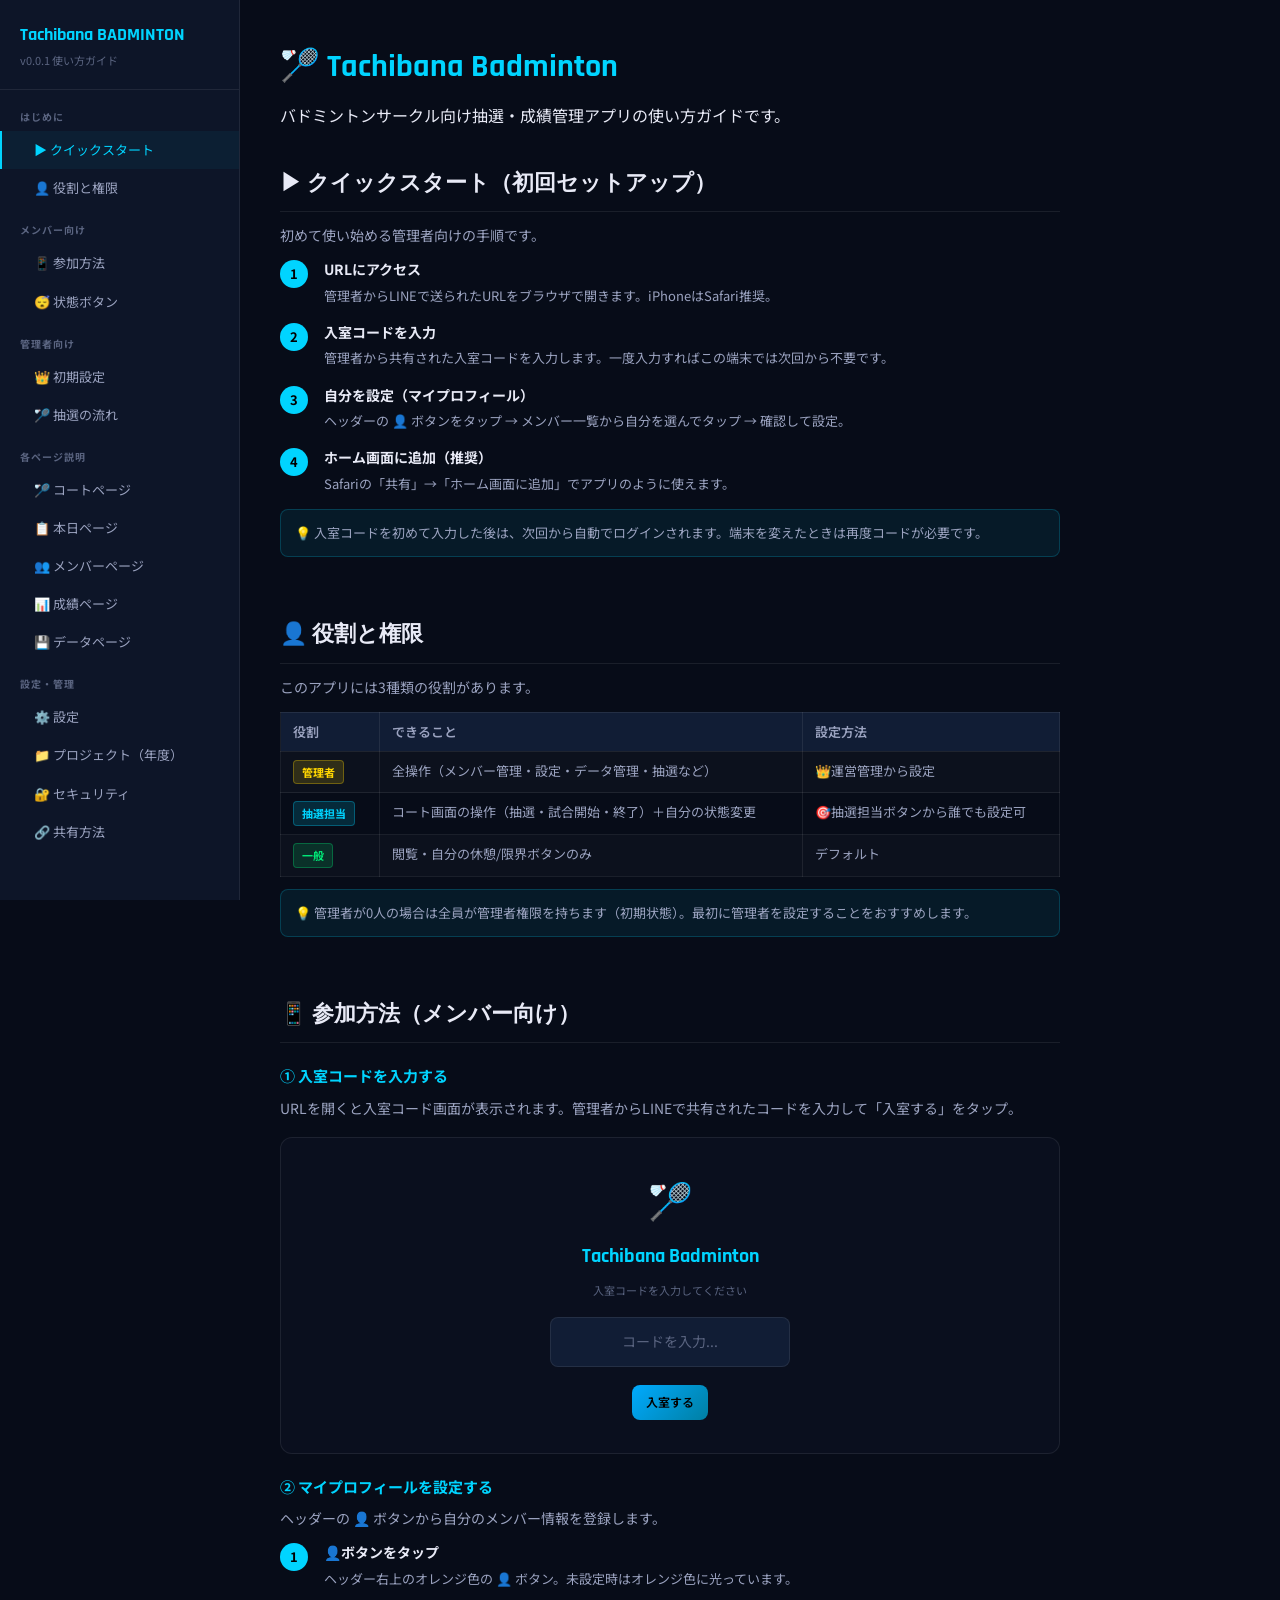
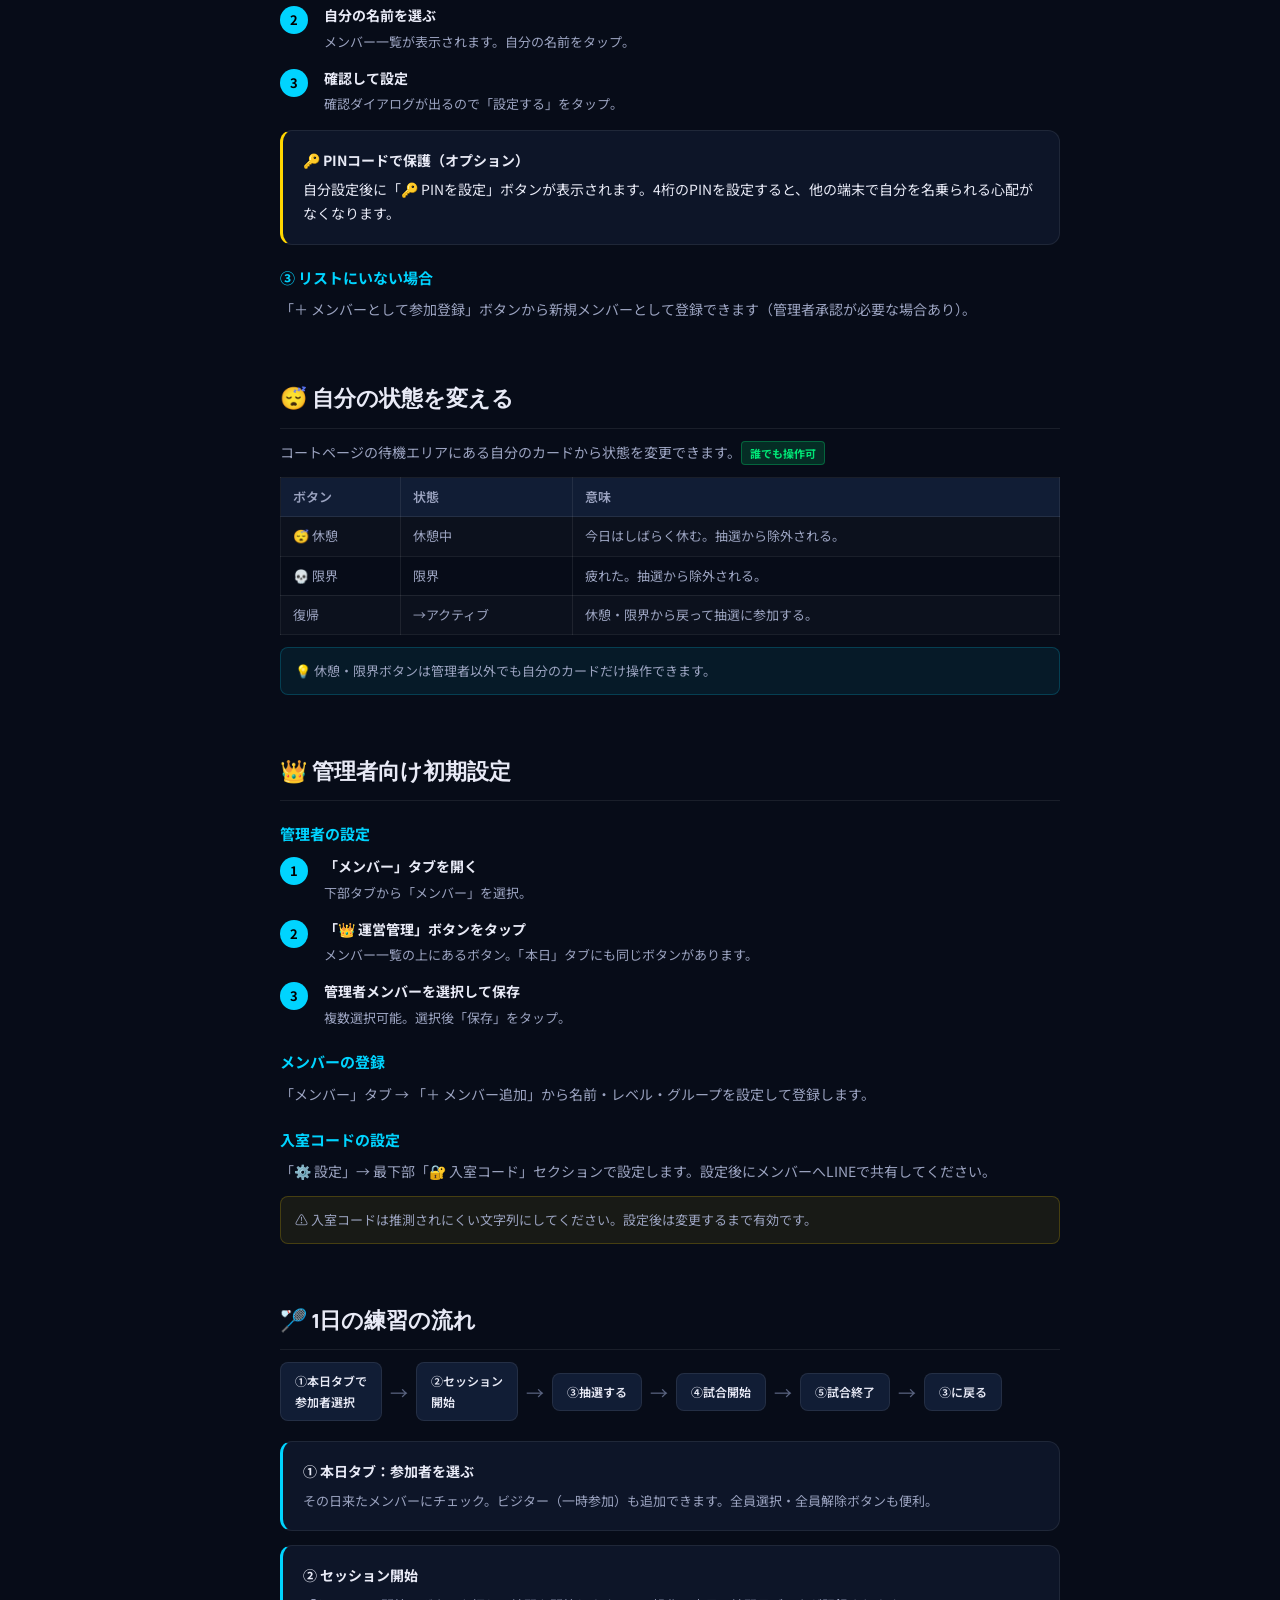
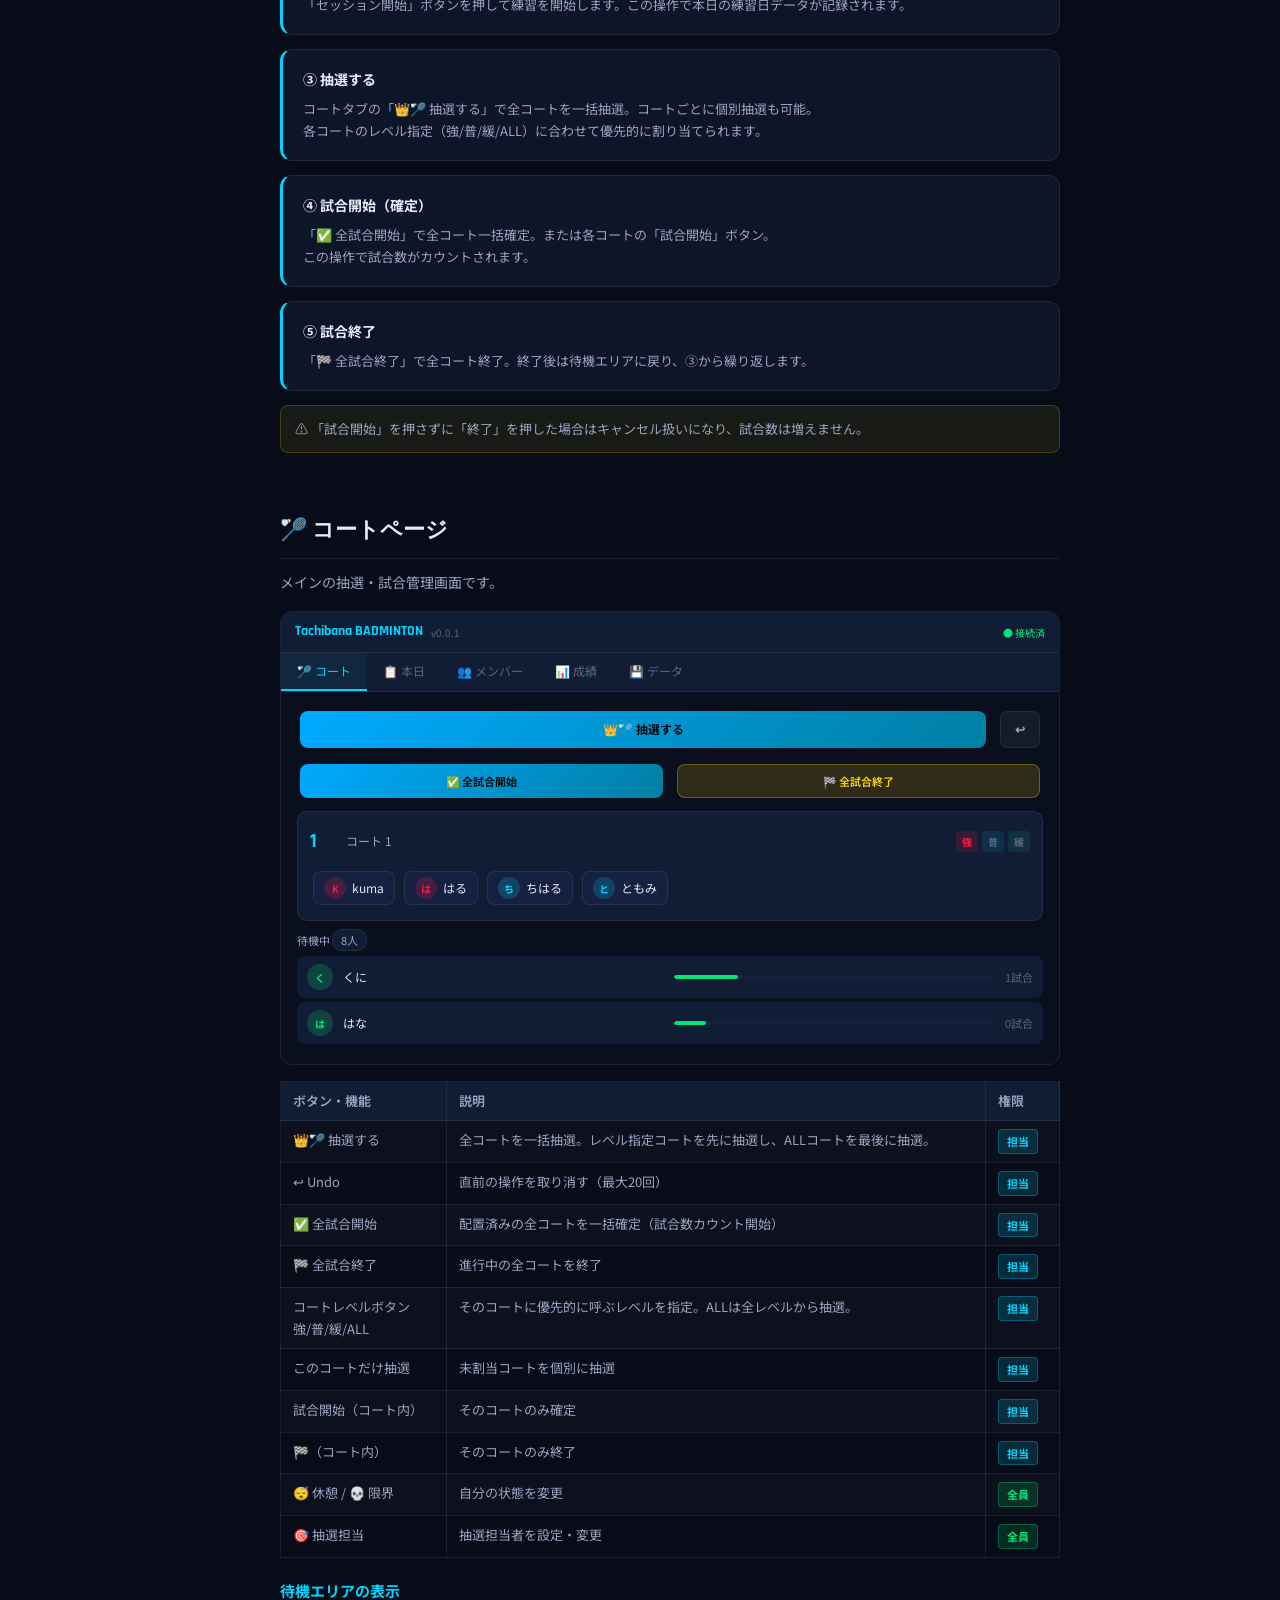
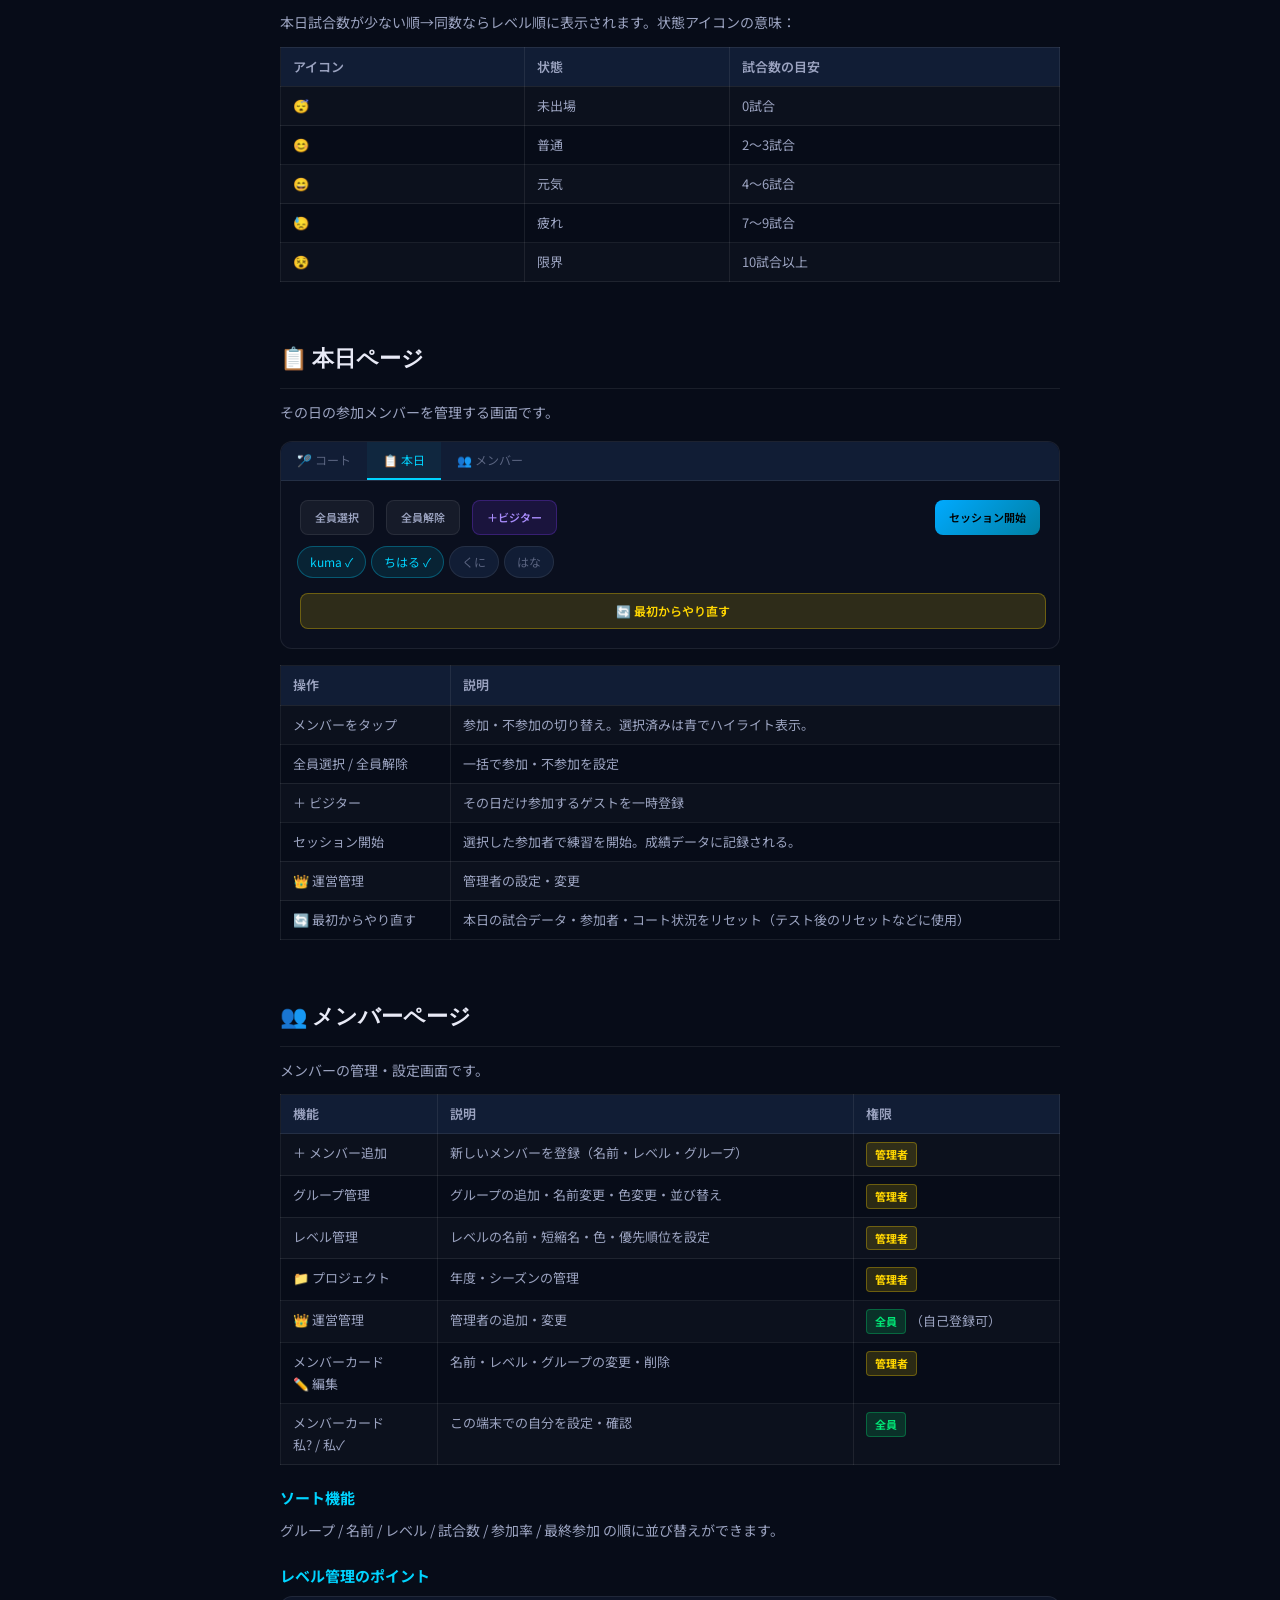
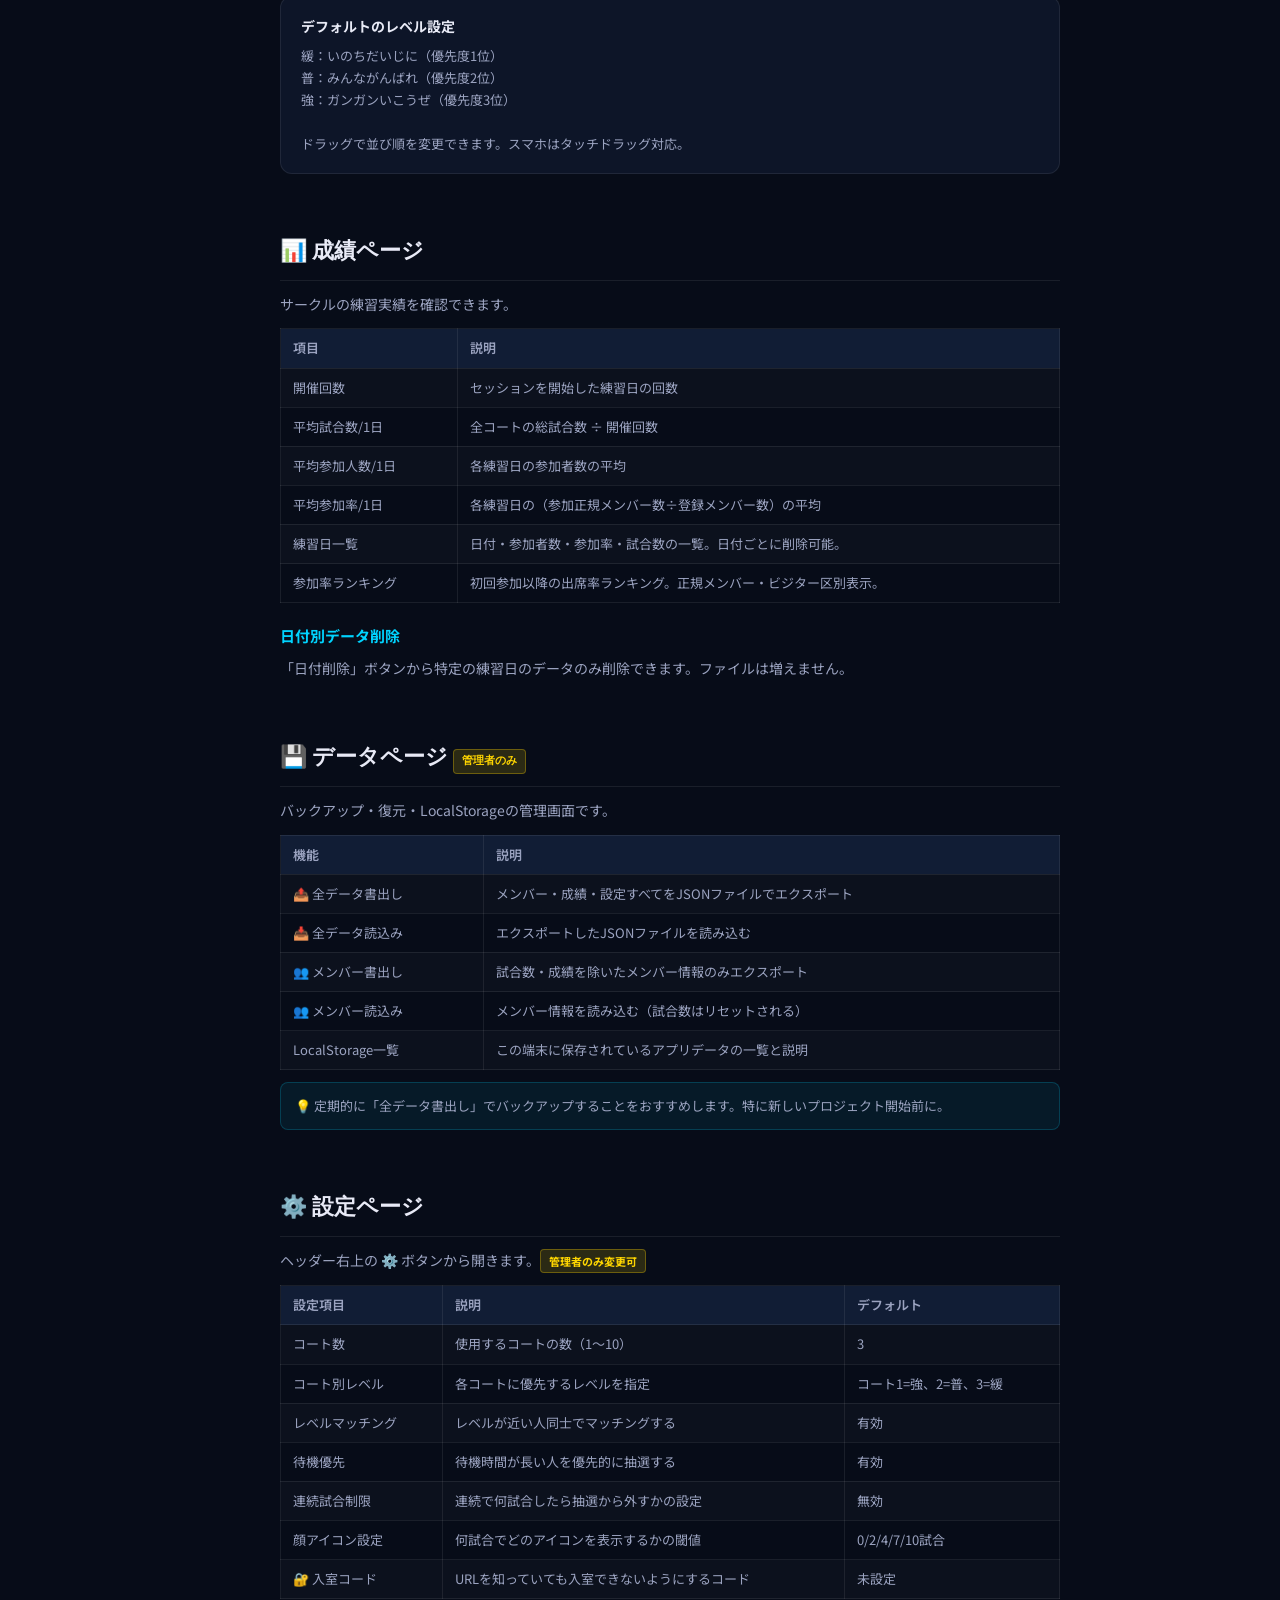
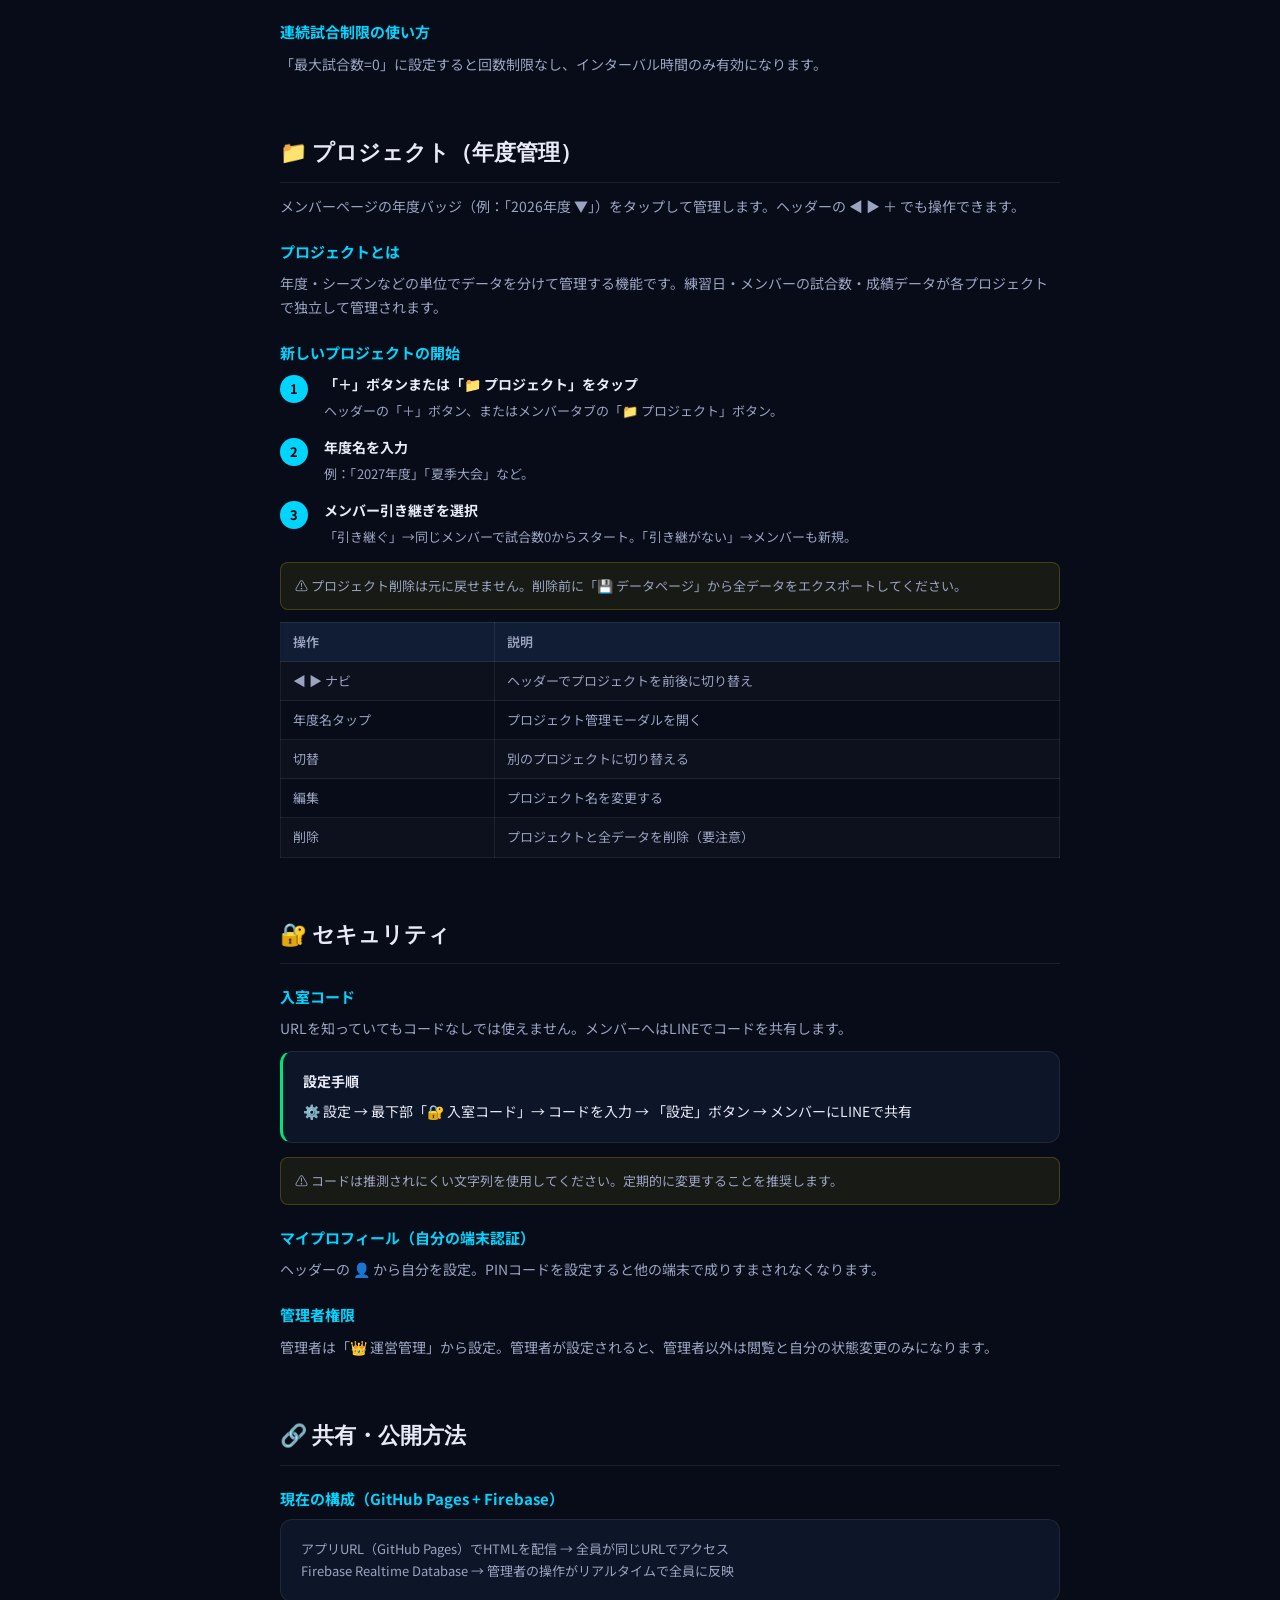
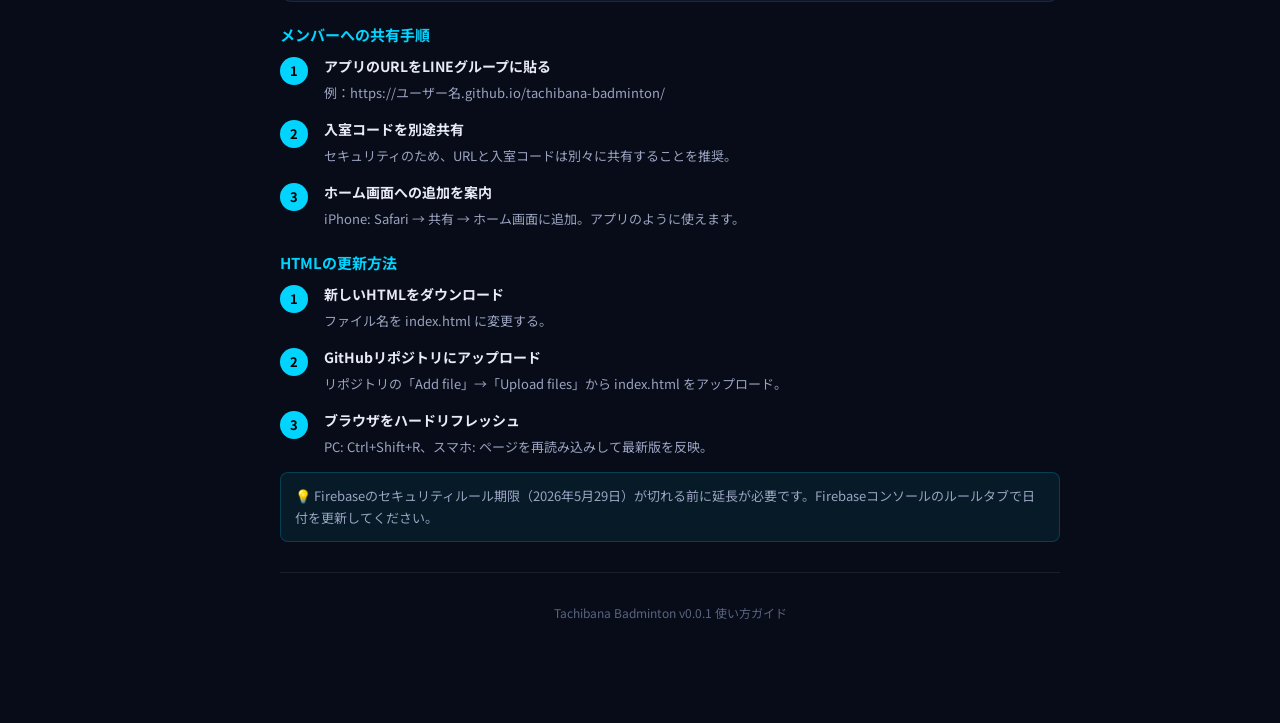
==== manual.html @ 0669420e "説明書" ====
<!DOCTYPE html>
<html lang="ja">
<head>
<meta charset="UTF-8">
<meta name="viewport" content="width=device-width, initial-scale=1.0">
<title>Tachibana Badminton v0.0.1 - 使い方ガイド</title>
<link href="https://fonts.googleapis.com/css2?family=Noto+Sans+JP:wght@300;400;500;700&family=Rajdhani:wght@600;700&display=swap" rel="stylesheet">
<style>
:root {
  --bg: #070c18; --bg2: #0d1528; --bg3: #111d35; --bg4: #162040;
  --accent: #00d4ff; --accent2: #7c3aed; --green: #00e676; --red: #ff1744; --yellow: #ffd600;
  --text: #e8eaf6; --text2: #9ba3c0; --text3: #5a6480;
  --border: rgba(255,255,255,.08); --r: 12px;
}
* { box-sizing: border-box; margin: 0; padding: 0; }
body { background: var(--bg); color: var(--text); font-family: 'Noto Sans JP', sans-serif; font-size: 14px; line-height: 1.7; }
/* Layout */
.sidebar { position: fixed; top: 0; left: 0; width: 240px; height: 100vh; background: var(--bg2); border-right: 1px solid var(--border); overflow-y: auto; padding: 20px 0; z-index: 100; }
.main { margin-left: 240px; padding: 40px; max-width: 860px; }
@media(max-width:768px){ .sidebar{display:none} .main{margin-left:0;padding:20px} }
/* Sidebar */
.sidebar-logo { padding: 0 20px 20px; border-bottom: 1px solid var(--border); margin-bottom: 12px; }
.sidebar-logo .title { font-family: 'Rajdhani', sans-serif; font-size: 18px; font-weight: 700; color: var(--accent); }
.sidebar-logo .ver { font-size: 11px; color: var(--text3); }
.nav-section { padding: 6px 20px; font-size: 10px; font-weight: 700; color: var(--text3); letter-spacing: 1px; text-transform: uppercase; margin-top: 8px; }
.nav-item { display: block; padding: 8px 20px 8px 32px; font-size: 13px; color: var(--text2); text-decoration: none; border-left: 2px solid transparent; transition: all .2s; }
.nav-item:hover, .nav-item.active { color: var(--accent); border-left-color: var(--accent); background: rgba(0,212,255,.05); }
/* Sections */
section { margin-bottom: 60px; scroll-margin-top: 40px; }
h1 { font-family: 'Rajdhani', sans-serif; font-size: 32px; font-weight: 700; color: var(--accent); margin-bottom: 8px; }
h2 { font-family: 'Rajdhani', sans-serif; font-size: 22px; font-weight: 700; color: var(--text); margin: 36px 0 12px; padding-bottom: 8px; border-bottom: 1px solid var(--border); }
h3 { font-size: 15px; font-weight: 700; color: var(--accent); margin: 20px 0 8px; }
p { color: var(--text2); margin-bottom: 10px; }
/* Cards */
.card { background: var(--bg2); border: 1px solid var(--border); border-radius: var(--r); padding: 18px 20px; margin-bottom: 14px; }
.card.accent { border-left: 3px solid var(--accent); }
.card.green { border-left: 3px solid var(--green); }
.card.yellow { border-left: 3px solid var(--yellow); }
.card.red { border-left: 3px solid var(--red); }
.card-title { font-weight: 700; color: var(--text); margin-bottom: 6px; font-size: 14px; }
/* Steps */
.steps { counter-reset: step; }
.step { display: flex; gap: 16px; margin-bottom: 14px; align-items: flex-start; }
.step-num { counter-increment: step; width: 28px; height: 28px; border-radius: 50%; background: var(--accent); color: #000; display: flex; align-items: center; justify-content: center; font-weight: 700; font-size: 13px; flex-shrink: 0; margin-top: 2px; }
.step-body { flex: 1; }
.step-title { font-weight: 700; color: var(--text); margin-bottom: 3px; }
.step-desc { color: var(--text2); font-size: 13px; }
/* Tags */
.tag { display: inline-block; padding: 2px 8px; border-radius: 4px; font-size: 11px; font-weight: 700; margin-right: 4px; }
.tag.admin { background: rgba(255,214,0,.15); color: var(--yellow); border: 1px solid rgba(255,214,0,.3); }
.tag.anyone { background: rgba(0,230,118,.15); color: var(--green); border: 1px solid rgba(0,230,118,.3); }
.tag.officer { background: rgba(0,212,255,.15); color: var(--accent); border: 1px solid rgba(0,212,255,.3); }
/* Screen mockups */
.mockup { background: #0a0f1e; border: 1px solid var(--border); border-radius: var(--r); overflow: hidden; margin: 16px 0; }
.mockup-bar { background: var(--bg3); padding: 8px 14px; display: flex; align-items: center; gap: 8px; border-bottom: 1px solid var(--border); }
.mockup-bar .logo { font-family: 'Rajdhani', sans-serif; font-size: 14px; font-weight: 700; color: var(--accent); }
.mockup-bar .ver { font-size: 10px; color: var(--text3); }
.mockup-tabs { display: flex; background: var(--bg3); border-bottom: 1px solid var(--border); }
.mockup-tab { padding: 8px 16px; font-size: 12px; color: var(--text3); border-bottom: 2px solid transparent; cursor: default; }
.mockup-tab.active { color: var(--accent); border-bottom-color: var(--accent); background: rgba(0,212,255,.05); }
.mockup-body { padding: 16px; }
.m-btn { display: inline-flex; align-items: center; gap: 4px; padding: 7px 14px; border-radius: 8px; font-size: 12px; font-weight: 600; margin: 3px; cursor: default; }
.m-btn.primary { background: linear-gradient(135deg, #0af, #007fa3); color: #000; }
.m-btn.ghost { background: rgba(255,255,255,.05); border: 1px solid var(--border); color: var(--text2); }
.m-btn.warn { background: rgba(255,214,0,.15); border: 1px solid rgba(255,214,0,.3); color: var(--yellow); }
.m-btn.danger { background: rgba(255,23,68,.15); border: 1px solid rgba(255,23,68,.3); color: var(--red); }
.m-court { background: var(--bg3); border: 1px solid var(--border); border-radius: 10px; padding: 12px; margin-bottom: 8px; }
.m-court-hd { display: flex; align-items: center; gap: 8px; margin-bottom: 10px; }
.m-court-num { font-family: 'Rajdhani', sans-serif; font-size: 20px; font-weight: 700; color: var(--accent); width: 28px; }
.m-court-lvl { font-size: 10px; padding: 2px 6px; border-radius: 4px; font-weight: 700; }
.m-player { display: inline-flex; align-items: center; gap: 6px; background: var(--bg4); border: 1px solid var(--border); border-radius: 8px; padding: 5px 10px; margin: 3px; font-size: 12px; }
.m-avatar { width: 22px; height: 22px; border-radius: 50%; display: inline-flex; align-items: center; justify-content: center; font-size: 10px; font-weight: 700; }
.m-wait { background: var(--bg3); border-radius: 8px; padding: 8px 10px; margin-bottom: 4px; display: flex; align-items: center; gap: 10px; font-size: 12px; }
.m-bar-bg { flex: 1; height: 4px; background: var(--bg4); border-radius: 2px; overflow: hidden; }
.m-bar { height: 100%; border-radius: 2px; }
/* Table */
table { width: 100%; border-collapse: collapse; margin: 12px 0; font-size: 13px; }
th { background: var(--bg3); color: var(--text2); padding: 8px 12px; text-align: left; font-weight: 600; border: 1px solid var(--border); }
td { padding: 8px 12px; border: 1px solid var(--border); color: var(--text2); vertical-align: top; }
tr:nth-child(even) td { background: rgba(255,255,255,.02); }
/* Tip box */
.tip { background: rgba(0,212,255,.07); border: 1px solid rgba(0,212,255,.2); border-radius: 8px; padding: 12px 14px; margin: 12px 0; font-size: 13px; color: var(--text2); }
.tip::before { content: '💡 '; }
.warn-box { background: rgba(255,214,0,.07); border: 1px solid rgba(255,214,0,.2); border-radius: 8px; padding: 12px 14px; margin: 12px 0; font-size: 13px; color: var(--text2); }
.warn-box::before { content: '⚠️ '; }
/* Divider */
.div { height: 1px; background: var(--border); margin: 30px 0; }
/* Flow */
.flow { display: flex; flex-wrap: wrap; gap: 0; align-items: center; margin: 12px 0; }
.flow-item { background: var(--bg3); border: 1px solid var(--border); border-radius: 8px; padding: 8px 14px; font-size: 12px; font-weight: 600; color: var(--text); }
.flow-arrow { color: var(--text3); padding: 0 8px; font-size: 18px; }
</style>
</head>
<body>

<!-- SIDEBAR -->
<nav class="sidebar">
  <div class="sidebar-logo">
    <div class="title">Tachibana BADMINTON</div>
    <div class="ver">v0.0.1 使い方ガイド</div>
  </div>
  <div class="nav-section">はじめに</div>
  <a href="#quickstart" class="nav-item">▶ クイックスタート</a>
  <a href="#roles" class="nav-item">👤 役割と権限</a>
  <div class="nav-section">メンバー向け</div>
  <a href="#join" class="nav-item">📱 参加方法</a>
  <a href="#status" class="nav-item">😴 状態ボタン</a>
  <div class="nav-section">管理者向け</div>
  <a href="#admin-setup" class="nav-item">👑 初期設定</a>
  <a href="#draw" class="nav-item">🏸 抽選の流れ</a>
  <div class="nav-section">各ページ説明</div>
  <a href="#page-court" class="nav-item">🏸 コートページ</a>
  <a href="#page-today" class="nav-item">📋 本日ページ</a>
  <a href="#page-member" class="nav-item">👥 メンバーページ</a>
  <a href="#page-stats" class="nav-item">📊 成績ページ</a>
  <a href="#page-data" class="nav-item">💾 データページ</a>
  <div class="nav-section">設定・管理</div>
  <a href="#settings" class="nav-item">⚙️ 設定</a>
  <a href="#project" class="nav-item">📁 プロジェクト（年度）</a>
  <a href="#security" class="nav-item">🔐 セキュリティ</a>
  <a href="#share" class="nav-item">🔗 共有方法</a>
</nav>

<!-- MAIN -->
<main class="main">

<!-- ══════════ QUICK START ══════════ -->
<section id="quickstart">
<h1>🏸 Tachibana Badminton</h1>
<p style="font-size:16px;color:var(--text);margin-bottom:20px">バドミントンサークル向け抽選・成績管理アプリの使い方ガイドです。</p>

<h2>▶ クイックスタート（初回セットアップ）</h2>
<p>初めて使い始める管理者向けの手順です。</p>

<div class="steps">
  <div class="step"><div class="step-num">1</div><div class="step-body"><div class="step-title">URLにアクセス</div><div class="step-desc">管理者からLINEで送られたURLをブラウザで開きます。iPhoneはSafari推奨。</div></div></div>
  <div class="step"><div class="step-num">2</div><div class="step-body"><div class="step-title">入室コードを入力</div><div class="step-desc">管理者から共有された入室コードを入力します。一度入力すればこの端末では次回から不要です。</div></div></div>
  <div class="step"><div class="step-num">3</div><div class="step-body"><div class="step-title">自分を設定（マイプロフィール）</div><div class="step-desc">ヘッダーの 👤 ボタンをタップ → メンバー一覧から自分を選んでタップ → 確認して設定。</div></div></div>
  <div class="step"><div class="step-num">4</div><div class="step-body"><div class="step-title">ホーム画面に追加（推奨）</div><div class="step-desc">Safariの「共有」→「ホーム画面に追加」でアプリのように使えます。</div></div></div>
</div>

<div class="tip">入室コードを初めて入力した後は、次回から自動でログインされます。端末を変えたときは再度コードが必要です。</div>
</section>

<!-- ══════════ ROLES ══════════ -->
<section id="roles">
<h2>👤 役割と権限</h2>
<p>このアプリには3種類の役割があります。</p>

<table>
<tr><th>役割</th><th>できること</th><th>設定方法</th></tr>
<tr><td><span class="tag admin">管理者</span></td><td>全操作（メンバー管理・設定・データ管理・抽選など）</td><td>👑運営管理から設定</td></tr>
<tr><td><span class="tag officer">抽選担当</span></td><td>コート画面の操作（抽選・試合開始・終了）＋自分の状態変更</td><td>🎯抽選担当ボタンから誰でも設定可</td></tr>
<tr><td><span class="tag anyone">一般</span></td><td>閲覧・自分の休憩/限界ボタンのみ</td><td>デフォルト</td></tr>
</table>

<div class="tip">管理者が0人の場合は全員が管理者権限を持ちます（初期状態）。最初に管理者を設定することをおすすめします。</div>
</section>

<!-- ══════════ JOIN ══════════ -->
<section id="join">
<h2>📱 参加方法（メンバー向け）</h2>

<h3>① 入室コードを入力する</h3>
<p>URLを開くと入室コード画面が表示されます。管理者からLINEで共有されたコードを入力して「入室する」をタップ。</p>

<div class="mockup">
  <div class="mockup-body" style="text-align:center;padding:30px 20px">
    <div style="font-size:36px;margin-bottom:10px">🏸</div>
    <div style="font-family:'Rajdhani',sans-serif;font-size:20px;font-weight:700;color:var(--accent)">Tachibana Badminton</div>
    <div style="font-size:11px;color:var(--text3);margin:8px 0 18px">入室コードを入力してください</div>
    <div style="background:var(--bg3);border:1px solid var(--border);border-radius:8px;padding:12px;text-align:center;color:var(--text3);font-size:14px;max-width:240px;margin:0 auto 10px">コードを入力...</div>
    <div class="m-btn primary" style="margin-top:8px;display:inline-flex">入室する</div>
  </div>
</div>

<h3>② マイプロフィールを設定する</h3>
<p>ヘッダーの 👤 ボタンから自分のメンバー情報を登録します。</p>
<div class="steps">
  <div class="step"><div class="step-num">1</div><div class="step-body"><div class="step-title">👤ボタンをタップ</div><div class="step-desc">ヘッダー右上のオレンジ色の 👤 ボタン。未設定時はオレンジ色に光っています。</div></div></div>
  <div class="step"><div class="step-num">2</div><div class="step-body"><div class="step-title">自分の名前を選ぶ</div><div class="step-desc">メンバー一覧が表示されます。自分の名前をタップ。</div></div></div>
  <div class="step"><div class="step-num">3</div><div class="step-body"><div class="step-title">確認して設定</div><div class="step-desc">確認ダイアログが出るので「設定する」をタップ。</div></div></div>
</div>

<div class="card yellow">
  <div class="card-title">🔑 PINコードで保護（オプション）</div>
  自分設定後に「🔑 PINを設定」ボタンが表示されます。4桁のPINを設定すると、他の端末で自分を名乗られる心配がなくなります。
</div>

<h3>③ リストにいない場合</h3>
<p>「＋ メンバーとして参加登録」ボタンから新規メンバーとして登録できます（管理者承認が必要な場合あり）。</p>
</section>

<!-- ══════════ STATUS ══════════ -->
<section id="status">
<h2>😴 自分の状態を変える</h2>
<p>コートページの待機エリアにある自分のカードから状態を変更できます。<span class="tag anyone">誰でも操作可</span></p>

<table>
<tr><th>ボタン</th><th>状態</th><th>意味</th></tr>
<tr><td>😴 休憩</td><td>休憩中</td><td>今日はしばらく休む。抽選から除外される。</td></tr>
<tr><td>💀 限界</td><td>限界</td><td>疲れた。抽選から除外される。</td></tr>
<tr><td>復帰</td><td>→アクティブ</td><td>休憩・限界から戻って抽選に参加する。</td></tr>
</table>
<div class="tip">休憩・限界ボタンは管理者以外でも自分のカードだけ操作できます。</div>
</section>

<!-- ══════════ ADMIN SETUP ══════════ -->
<section id="admin-setup">
<h2>👑 管理者向け初期設定</h2>

<h3>管理者の設定</h3>
<div class="steps">
  <div class="step"><div class="step-num">1</div><div class="step-body"><div class="step-title">「メンバー」タブを開く</div><div class="step-desc">下部タブから「メンバー」を選択。</div></div></div>
  <div class="step"><div class="step-num">2</div><div class="step-body"><div class="step-title">「👑 運営管理」ボタンをタップ</div><div class="step-desc">メンバー一覧の上にあるボタン。「本日」タブにも同じボタンがあります。</div></div></div>
  <div class="step"><div class="step-num">3</div><div class="step-body"><div class="step-title">管理者メンバーを選択して保存</div><div class="step-desc">複数選択可能。選択後「保存」をタップ。</div></div></div>
</div>

<h3>メンバーの登録</h3>
<p>「メンバー」タブ → 「＋ メンバー追加」から名前・レベル・グループを設定して登録します。</p>

<h3>入室コードの設定</h3>
<p>「⚙️ 設定」→ 最下部「🔐 入室コード」セクションで設定します。設定後にメンバーへLINEで共有してください。</p>
<div class="warn-box">入室コードは推測されにくい文字列にしてください。設定後は変更するまで有効です。</div>
</section>

<!-- ══════════ DRAW FLOW ══════════ -->
<section id="draw">
<h2>🏸 1日の練習の流れ</h2>

<div class="flow">
  <div class="flow-item">①本日タブで<br>参加者選択</div>
  <div class="flow-arrow">→</div>
  <div class="flow-item">②セッション<br>開始</div>
  <div class="flow-arrow">→</div>
  <div class="flow-item">③抽選する</div>
  <div class="flow-arrow">→</div>
  <div class="flow-item">④試合開始</div>
  <div class="flow-arrow">→</div>
  <div class="flow-item">⑤試合終了</div>
  <div class="flow-arrow">→</div>
  <div class="flow-item">③に戻る</div>
</div>

<div class="card accent" style="margin-top:20px">
  <div class="card-title">① 本日タブ：参加者を選ぶ</div>
  <p style="margin:0;font-size:13px;color:var(--text2)">その日来たメンバーにチェック。ビジター（一時参加）も追加できます。全員選択・全員解除ボタンも便利。</p>
</div>
<div class="card accent">
  <div class="card-title">② セッション開始</div>
  <p style="margin:0;font-size:13px;color:var(--text2)">「セッション開始」ボタンを押して練習を開始します。この操作で本日の練習日データが記録されます。</p>
</div>
<div class="card accent">
  <div class="card-title">③ 抽選する</div>
  <p style="margin:0;font-size:13px;color:var(--text2)">コートタブの「👑🏸 抽選する」で全コートを一括抽選。コートごとに個別抽選も可能。<br>
  各コートのレベル指定（強/普/緩/ALL）に合わせて優先的に割り当てられます。</p>
</div>
<div class="card accent">
  <div class="card-title">④ 試合開始（確定）</div>
  <p style="margin:0;font-size:13px;color:var(--text2)">「✅ 全試合開始」で全コート一括確定。または各コートの「試合開始」ボタン。<br>
  この操作で試合数がカウントされます。</p>
</div>
<div class="card accent">
  <div class="card-title">⑤ 試合終了</div>
  <p style="margin:0;font-size:13px;color:var(--text2)">「🏁 全試合終了」で全コート終了。終了後は待機エリアに戻り、③から繰り返します。</p>
</div>

<div class="warn-box">「試合開始」を押さずに「終了」を押した場合はキャンセル扱いになり、試合数は増えません。</div>
</section>

<!-- ══════════ PAGE: COURT ══════════ -->
<section id="page-court">
<h2>🏸 コートページ</h2>
<p>メインの抽選・試合管理画面です。</p>

<div class="mockup">
  <div class="mockup-bar">
    <span class="logo">Tachibana BADMINTON</span><span class="ver">v0.0.1</span>
    <span style="margin-left:auto;font-size:10px;color:var(--green)">● 接続済</span>
  </div>
  <div class="mockup-tabs">
    <div class="mockup-tab active">🏸 コート</div>
    <div class="mockup-tab">📋 本日</div>
    <div class="mockup-tab">👥 メンバー</div>
    <div class="mockup-tab">📊 成績</div>
    <div class="mockup-tab">💾 データ</div>
  </div>
  <div class="mockup-body">
    <div style="display:flex;gap:8px;margin-bottom:10px">
      <div class="m-btn primary" style="flex:1;justify-content:center">👑🏸 抽選する</div>
      <div class="m-btn ghost">↩</div>
    </div>
    <div style="display:grid;grid-template-columns:1fr 1fr;gap:8px;margin-bottom:10px">
      <div class="m-btn primary" style="justify-content:center;font-size:11px">✅ 全試合開始</div>
      <div class="m-btn warn" style="justify-content:center;font-size:11px">🏁 全試合終了</div>
    </div>
    <div class="m-court">
      <div class="m-court-hd">
        <span class="m-court-num">1</span>
        <span style="font-size:12px;color:var(--text2)">コート 1</span>
        <span style="margin-left:auto;display:flex;gap:4px">
          <span class="m-court-lvl" style="background:rgba(255,23,68,.15);color:#ff1744">強</span>
          <span class="m-court-lvl" style="background:rgba(0,212,255,.1);color:var(--text3)">普</span>
          <span class="m-court-lvl" style="background:rgba(0,230,118,.1);color:var(--text3)">緩</span>
        </span>
      </div>
      <div>
        <div class="m-player"><div class="m-avatar" style="background:rgba(255,23,68,.2);color:#ff1744">K</div>kuma</div>
        <div class="m-player"><div class="m-avatar" style="background:rgba(255,23,68,.2);color:#ff1744">は</div>はる</div>
        <div class="m-player"><div class="m-avatar" style="background:rgba(0,212,255,.2);color:#00d4ff">ち</div>ちはる</div>
        <div class="m-player"><div class="m-avatar" style="background:rgba(0,212,255,.2);color:#00d4ff">と</div>ともみ</div>
      </div>
    </div>
    <div style="font-size:11px;color:var(--text2);margin-top:10px;margin-bottom:6px">待機中 <span style="background:var(--bg3);border:1px solid var(--border);border-radius:10px;padding:2px 8px">8人</span></div>
    <div class="m-wait"><div class="m-avatar" style="background:rgba(0,230,118,.2);color:#00e676;width:26px;height:26px;border-radius:50%;display:inline-flex;align-items:center;justify-content:center;font-size:10px">く</div><span style="flex:1">くに</span><div class="m-bar-bg"><div class="m-bar" style="width:20%;background:#00e676"></div></div><span style="font-size:11px;color:var(--text3)">1試合</span></div>
    <div class="m-wait"><div class="m-avatar" style="background:rgba(0,230,118,.2);color:#00e676;width:26px;height:26px;border-radius:50%;display:inline-flex;align-items:center;justify-content:center;font-size:10px">は</div><span style="flex:1">はな</span><div class="m-bar-bg"><div class="m-bar" style="width:10%;background:#00e676"></div></div><span style="font-size:11px;color:var(--text3)">0試合</span></div>
  </div>
</div>

<table>
<tr><th>ボタン・機能</th><th>説明</th><th>権限</th></tr>
<tr><td>👑🏸 抽選する</td><td>全コートを一括抽選。レベル指定コートを先に抽選し、ALLコートを最後に抽選。</td><td><span class="tag officer">担当</span></td></tr>
<tr><td>↩ Undo</td><td>直前の操作を取り消す（最大20回）</td><td><span class="tag officer">担当</span></td></tr>
<tr><td>✅ 全試合開始</td><td>配置済みの全コートを一括確定（試合数カウント開始）</td><td><span class="tag officer">担当</span></td></tr>
<tr><td>🏁 全試合終了</td><td>進行中の全コートを終了</td><td><span class="tag officer">担当</span></td></tr>
<tr><td>コートレベルボタン<br>強/普/緩/ALL</td><td>そのコートに優先的に呼ぶレベルを指定。ALLは全レベルから抽選。</td><td><span class="tag officer">担当</span></td></tr>
<tr><td>このコートだけ抽選</td><td>未割当コートを個別に抽選</td><td><span class="tag officer">担当</span></td></tr>
<tr><td>試合開始（コート内）</td><td>そのコートのみ確定</td><td><span class="tag officer">担当</span></td></tr>
<tr><td>🏁（コート内）</td><td>そのコートのみ終了</td><td><span class="tag officer">担当</span></td></tr>
<tr><td>😴 休憩 / 💀 限界</td><td>自分の状態を変更</td><td><span class="tag anyone">全員</span></td></tr>
<tr><td>🎯 抽選担当</td><td>抽選担当者を設定・変更</td><td><span class="tag anyone">全員</span></td></tr>
</table>

<h3>待機エリアの表示</h3>
<p>本日試合数が少ない順→同数ならレベル順に表示されます。状態アイコンの意味：</p>
<table>
<tr><th>アイコン</th><th>状態</th><th>試合数の目安</th></tr>
<tr><td>😴</td><td>未出場</td><td>0試合</td></tr>
<tr><td>😊</td><td>普通</td><td>2〜3試合</td></tr>
<tr><td>😄</td><td>元気</td><td>4〜6試合</td></tr>
<tr><td>😓</td><td>疲れ</td><td>7〜9試合</td></tr>
<tr><td>😵</td><td>限界</td><td>10試合以上</td></tr>
</table>
</section>

<!-- ══════════ PAGE: TODAY ══════════ -->
<section id="page-today">
<h2>📋 本日ページ</h2>
<p>その日の参加メンバーを管理する画面です。</p>

<div class="mockup">
  <div class="mockup-tabs">
    <div class="mockup-tab">🏸 コート</div>
    <div class="mockup-tab active">📋 本日</div>
    <div class="mockup-tab">👥 メンバー</div>
  </div>
  <div class="mockup-body">
    <div style="display:flex;gap:6px;flex-wrap:wrap;margin-bottom:8px">
      <div class="m-btn ghost" style="font-size:11px">全員選択</div>
      <div class="m-btn ghost" style="font-size:11px">全員解除</div>
      <div class="m-btn ghost" style="font-size:11px;background:rgba(124,58,237,.15);color:#a78bfa;border-color:rgba(124,58,237,.3)">＋ビジター</div>
      <div class="m-btn primary" style="font-size:11px;margin-left:auto">セッション開始</div>
    </div>
    <div style="display:flex;flex-wrap:wrap;gap:5px;margin-bottom:12px">
      <div style="background:rgba(0,212,255,.1);border:1px solid rgba(0,212,255,.3);color:var(--accent);padding:5px 12px;border-radius:20px;font-size:12px">kuma ✓</div>
      <div style="background:rgba(0,212,255,.1);border:1px solid rgba(0,212,255,.3);color:var(--accent);padding:5px 12px;border-radius:20px;font-size:12px">ちはる ✓</div>
      <div style="background:var(--bg3);border:1px solid var(--border);color:var(--text3);padding:5px 12px;border-radius:20px;font-size:12px">くに</div>
      <div style="background:var(--bg3);border:1px solid var(--border);color:var(--text3);padding:5px 12px;border-radius:20px;font-size:12px">はな</div>
    </div>
    <div class="m-btn warn" style="width:100%;justify-content:center;font-size:12px">🔄 最初からやり直す</div>
  </div>
</div>

<table>
<tr><th>操作</th><th>説明</th></tr>
<tr><td>メンバーをタップ</td><td>参加・不参加の切り替え。選択済みは青でハイライト表示。</td></tr>
<tr><td>全員選択 / 全員解除</td><td>一括で参加・不参加を設定</td></tr>
<tr><td>＋ ビジター</td><td>その日だけ参加するゲストを一時登録</td></tr>
<tr><td>セッション開始</td><td>選択した参加者で練習を開始。成績データに記録される。</td></tr>
<tr><td>👑 運営管理</td><td>管理者の設定・変更</td></tr>
<tr><td>🔄 最初からやり直す</td><td>本日の試合データ・参加者・コート状況をリセット（テスト後のリセットなどに使用）</td></tr>
</table>
</section>

<!-- ══════════ PAGE: MEMBER ══════════ -->
<section id="page-member">
<h2>👥 メンバーページ</h2>
<p>メンバーの管理・設定画面です。</p>

<table>
<tr><th>機能</th><th>説明</th><th>権限</th></tr>
<tr><td>＋ メンバー追加</td><td>新しいメンバーを登録（名前・レベル・グループ）</td><td><span class="tag admin">管理者</span></td></tr>
<tr><td>グループ管理</td><td>グループの追加・名前変更・色変更・並び替え</td><td><span class="tag admin">管理者</span></td></tr>
<tr><td>レベル管理</td><td>レベルの名前・短縮名・色・優先順位を設定</td><td><span class="tag admin">管理者</span></td></tr>
<tr><td>📁 プロジェクト</td><td>年度・シーズンの管理</td><td><span class="tag admin">管理者</span></td></tr>
<tr><td>👑 運営管理</td><td>管理者の追加・変更</td><td><span class="tag anyone">全員</span>（自己登録可）</td></tr>
<tr><td>メンバーカード<br>✏️ 編集</td><td>名前・レベル・グループの変更・削除</td><td><span class="tag admin">管理者</span></td></tr>
<tr><td>メンバーカード<br>私? / 私✓</td><td>この端末での自分を設定・確認</td><td><span class="tag anyone">全員</span></td></tr>
</table>

<h3>ソート機能</h3>
<p>グループ / 名前 / レベル / 試合数 / 参加率 / 最終参加 の順に並び替えができます。</p>

<h3>レベル管理のポイント</h3>
<div class="card">
  <div class="card-title">デフォルトのレベル設定</div>
  <p style="margin:0;font-size:13px;color:var(--text2)">
    緩：いのちだいじに（優先度1位）<br>
    普：みんながんばれ（優先度2位）<br>
    強：ガンガンいこうぜ（優先度3位）<br>
    <br>ドラッグで並び順を変更できます。スマホはタッチドラッグ対応。
  </p>
</div>
</section>

<!-- ══════════ PAGE: STATS ══════════ -->
<section id="page-stats">
<h2>📊 成績ページ</h2>
<p>サークルの練習実績を確認できます。</p>

<table>
<tr><th>項目</th><th>説明</th></tr>
<tr><td>開催回数</td><td>セッションを開始した練習日の回数</td></tr>
<tr><td>平均試合数/1日</td><td>全コートの総試合数 ÷ 開催回数</td></tr>
<tr><td>平均参加人数/1日</td><td>各練習日の参加者数の平均</td></tr>
<tr><td>平均参加率/1日</td><td>各練習日の（参加正規メンバー数÷登録メンバー数）の平均</td></tr>
<tr><td>練習日一覧</td><td>日付・参加者数・参加率・試合数の一覧。日付ごとに削除可能。</td></tr>
<tr><td>参加率ランキング</td><td>初回参加以降の出席率ランキング。正規メンバー・ビジター区別表示。</td></tr>
</table>

<h3>日付別データ削除</h3>
<p>「日付削除」ボタンから特定の練習日のデータのみ削除できます。ファイルは増えません。</p>
</section>

<!-- ══════════ PAGE: DATA ══════════ -->
<section id="page-data">
<h2>💾 データページ <span class="tag admin">管理者のみ</span></h2>
<p>バックアップ・復元・LocalStorageの管理画面です。</p>

<table>
<tr><th>機能</th><th>説明</th></tr>
<tr><td>📤 全データ書出し</td><td>メンバー・成績・設定すべてをJSONファイルでエクスポート</td></tr>
<tr><td>📥 全データ読込み</td><td>エクスポートしたJSONファイルを読み込む</td></tr>
<tr><td>👥 メンバー書出し</td><td>試合数・成績を除いたメンバー情報のみエクスポート</td></tr>
<tr><td>👥 メンバー読込み</td><td>メンバー情報を読み込む（試合数はリセットされる）</td></tr>
<tr><td>LocalStorage一覧</td><td>この端末に保存されているアプリデータの一覧と説明</td></tr>
</table>

<div class="tip">定期的に「全データ書出し」でバックアップすることをおすすめします。特に新しいプロジェクト開始前に。</div>
</section>

<!-- ══════════ SETTINGS ══════════ -->
<section id="settings">
<h2>⚙️ 設定ページ</h2>
<p>ヘッダー右上の ⚙️ ボタンから開きます。<span class="tag admin">管理者のみ変更可</span></p>

<table>
<tr><th>設定項目</th><th>説明</th><th>デフォルト</th></tr>
<tr><td>コート数</td><td>使用するコートの数（1〜10）</td><td>3</td></tr>
<tr><td>コート別レベル</td><td>各コートに優先するレベルを指定</td><td>コート1=強、2=普、3=緩</td></tr>
<tr><td>レベルマッチング</td><td>レベルが近い人同士でマッチングする</td><td>有効</td></tr>
<tr><td>待機優先</td><td>待機時間が長い人を優先的に抽選する</td><td>有効</td></tr>
<tr><td>連続試合制限</td><td>連続で何試合したら抽選から外すかの設定</td><td>無効</td></tr>
<tr><td>顔アイコン設定</td><td>何試合でどのアイコンを表示するかの閾値</td><td>0/2/4/7/10試合</td></tr>
<tr><td>🔐 入室コード</td><td>URLを知っていても入室できないようにするコード</td><td>未設定</td></tr>
</table>

<h3>連続試合制限の使い方</h3>
<p>「最大試合数=0」に設定すると回数制限なし、インターバル時間のみ有効になります。</p>
</section>

<!-- ══════════ PROJECT ══════════ -->
<section id="project">
<h2>📁 プロジェクト（年度管理）</h2>
<p>メンバーページの年度バッジ（例：「2026年度 ▼」）をタップして管理します。ヘッダーの ◀ ▶ ＋ でも操作できます。</p>

<h3>プロジェクトとは</h3>
<p>年度・シーズンなどの単位でデータを分けて管理する機能です。練習日・メンバーの試合数・成績データが各プロジェクトで独立して管理されます。</p>

<h3>新しいプロジェクトの開始</h3>
<div class="steps">
  <div class="step"><div class="step-num">1</div><div class="step-body"><div class="step-title">「＋」ボタンまたは「📁 プロジェクト」をタップ</div><div class="step-desc">ヘッダーの「＋」ボタン、またはメンバータブの「📁 プロジェクト」ボタン。</div></div></div>
  <div class="step"><div class="step-num">2</div><div class="step-body"><div class="step-title">年度名を入力</div><div class="step-desc">例：「2027年度」「夏季大会」など。</div></div></div>
  <div class="step"><div class="step-num">3</div><div class="step-body"><div class="step-title">メンバー引き継ぎを選択</div><div class="step-desc">「引き継ぐ」→同じメンバーで試合数0からスタート。「引き継がない」→メンバーも新規。</div></div></div>
</div>

<div class="warn-box">プロジェクト削除は元に戻せません。削除前に「💾 データページ」から全データをエクスポートしてください。</div>

<table>
<tr><th>操作</th><th>説明</th></tr>
<tr><td>◀ ▶ ナビ</td><td>ヘッダーでプロジェクトを前後に切り替え</td></tr>
<tr><td>年度名タップ</td><td>プロジェクト管理モーダルを開く</td></tr>
<tr><td>切替</td><td>別のプロジェクトに切り替える</td></tr>
<tr><td>編集</td><td>プロジェクト名を変更する</td></tr>
<tr><td>削除</td><td>プロジェクトと全データを削除（要注意）</td></tr>
</table>
</section>

<!-- ══════════ SECURITY ══════════ -->
<section id="security">
<h2>🔐 セキュリティ</h2>

<h3>入室コード</h3>
<p>URLを知っていてもコードなしでは使えません。メンバーへはLINEでコードを共有します。</p>
<div class="card green">
  <div class="card-title">設定手順</div>
  ⚙️ 設定 → 最下部「🔐 入室コード」→ コードを入力 → 「設定」ボタン → メンバーにLINEで共有
</div>
<div class="warn-box">コードは推測されにくい文字列を使用してください。定期的に変更することを推奨します。</div>

<h3>マイプロフィール（自分の端末認証）</h3>
<p>ヘッダーの 👤 から自分を設定。PINコードを設定すると他の端末で成りすまされなくなります。</p>

<h3>管理者権限</h3>
<p>管理者は「👑 運営管理」から設定。管理者が設定されると、管理者以外は閲覧と自分の状態変更のみになります。</p>
</section>

<!-- ══════════ SHARE ══════════ -->
<section id="share">
<h2>🔗 共有・公開方法</h2>

<h3>現在の構成（GitHub Pages + Firebase）</h3>
<div class="card">
  <p style="margin:0;font-size:13px;color:var(--text2)">
    アプリURL（GitHub Pages）でHTMLを配信 → 全員が同じURLでアクセス<br>
    Firebase Realtime Database → 管理者の操作がリアルタイムで全員に反映
  </p>
</div>

<h3>メンバーへの共有手順</h3>
<div class="steps">
  <div class="step"><div class="step-num">1</div><div class="step-body"><div class="step-title">アプリのURLをLINEグループに貼る</div><div class="step-desc">例：https://ユーザー名.github.io/tachibana-badminton/</div></div></div>
  <div class="step"><div class="step-num">2</div><div class="step-body"><div class="step-title">入室コードを別途共有</div><div class="step-desc">セキュリティのため、URLと入室コードは別々に共有することを推奨。</div></div></div>
  <div class="step"><div class="step-num">3</div><div class="step-body"><div class="step-title">ホーム画面への追加を案内</div><div class="step-desc">iPhone: Safari → 共有 → ホーム画面に追加。アプリのように使えます。</div></div></div>
</div>

<h3>HTMLの更新方法</h3>
<div class="steps">
  <div class="step"><div class="step-num">1</div><div class="step-body"><div class="step-title">新しいHTMLをダウンロード</div><div class="step-desc">ファイル名を index.html に変更する。</div></div></div>
  <div class="step"><div class="step-num">2</div><div class="step-body"><div class="step-title">GitHubリポジトリにアップロード</div><div class="step-desc">リポジトリの「Add file」→「Upload files」から index.html をアップロード。</div></div></div>
  <div class="step"><div class="step-num">3</div><div class="step-body"><div class="step-title">ブラウザをハードリフレッシュ</div><div class="step-desc">PC: Ctrl+Shift+R、スマホ: ページを再読み込みして最新版を反映。</div></div></div>
</div>

<div class="tip">Firebaseのセキュリティルール期限（2026年5月29日）が切れる前に延長が必要です。Firebaseコンソールのルールタブで日付を更新してください。</div>

<div class="div"></div>
<p style="text-align:center;color:var(--text3);font-size:12px">Tachibana Badminton v0.0.1 使い方ガイド</p>
</section>

</main>

<script>
// Smooth scroll + active nav highlight
document.querySelectorAll('.nav-item').forEach(function(a){
  a.addEventListener('click',function(e){
    e.preventDefault();
    var target=document.querySelector(this.getAttribute('href'));
    if(target) target.scrollIntoView({behavior:'smooth'});
  });
});
var sections=document.querySelectorAll('section[id]');
var navItems=document.querySelectorAll('.nav-item');
window.addEventListener('scroll',function(){
  var pos=window.scrollY+80;
  sections.forEach(function(s){
    if(pos>=s.offsetTop && pos<s.offsetTop+s.offsetHeight){
      navItems.forEach(function(a){ a.classList.remove('active'); });
      var active=document.querySelector('.nav-item[href="#'+s.id+'"]');
      if(active) active.classList.add('active');
    }
  });
});
</script>
</body>
</html>
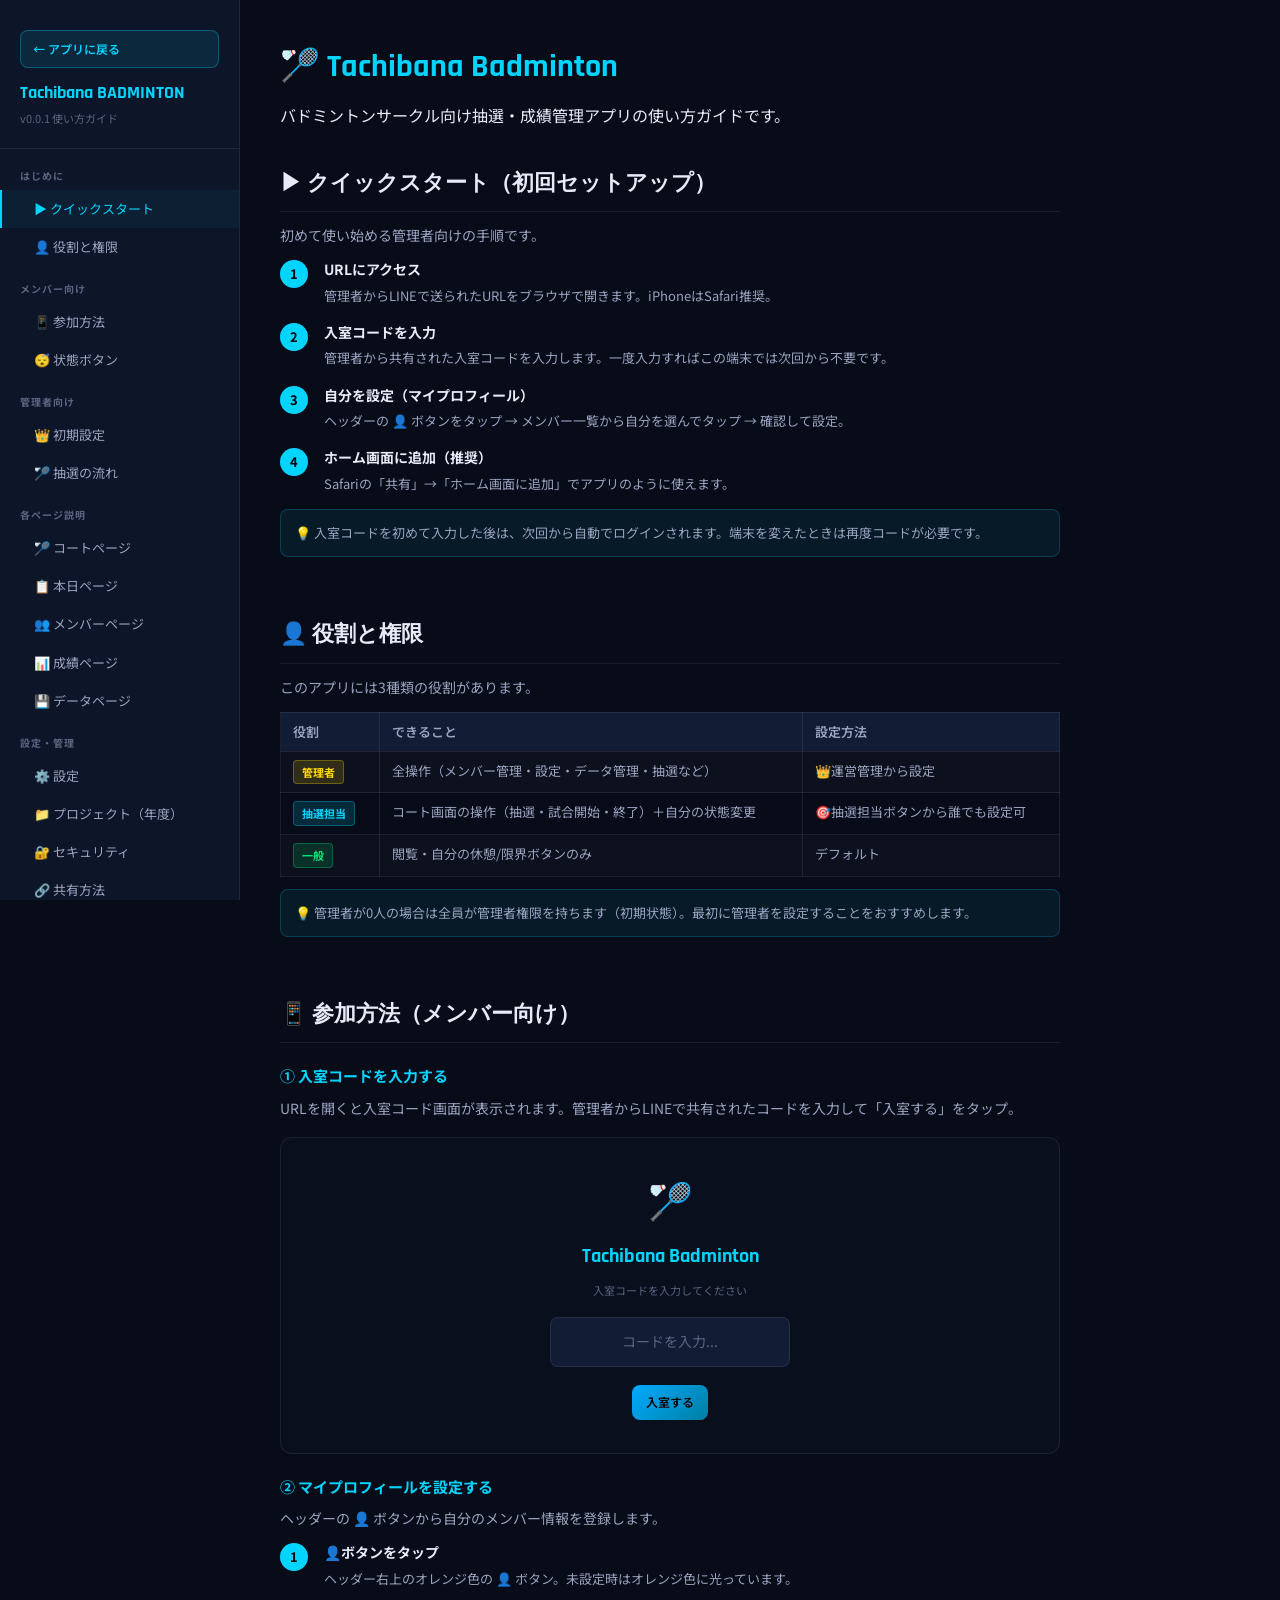
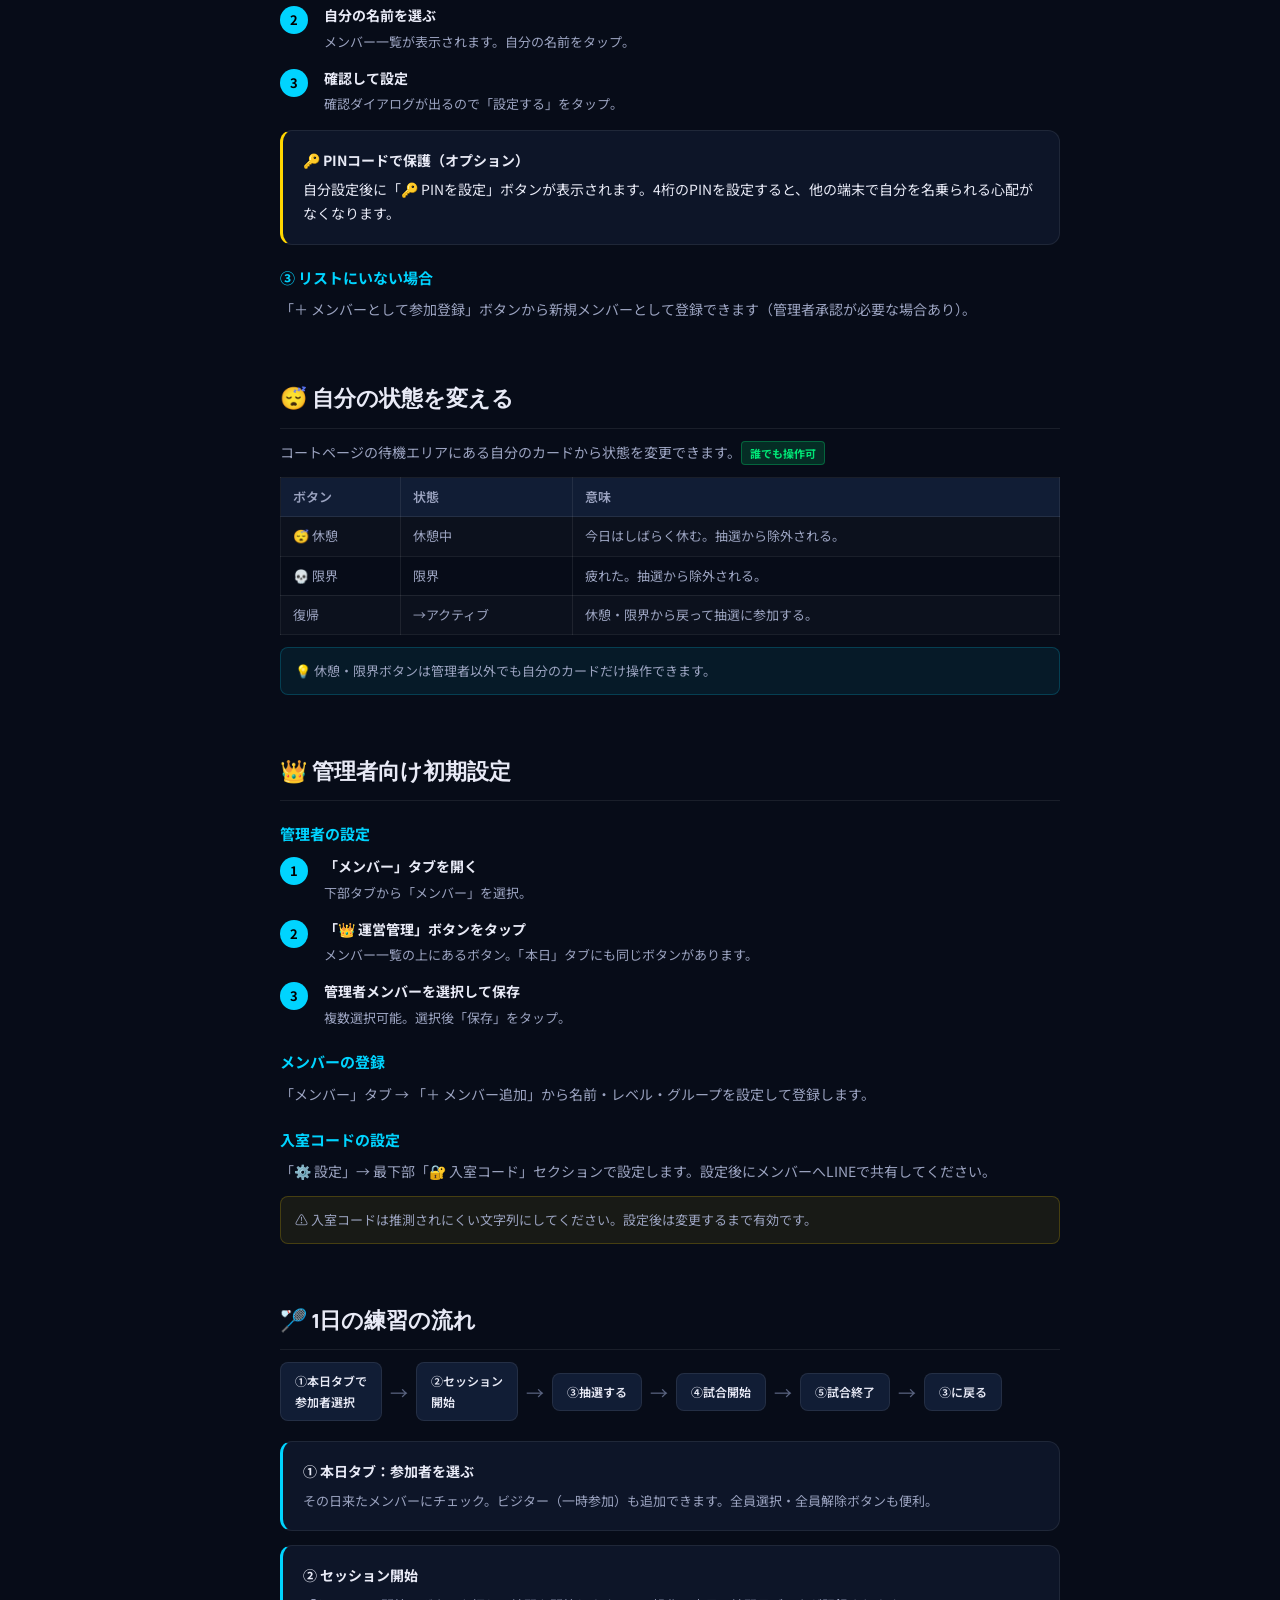
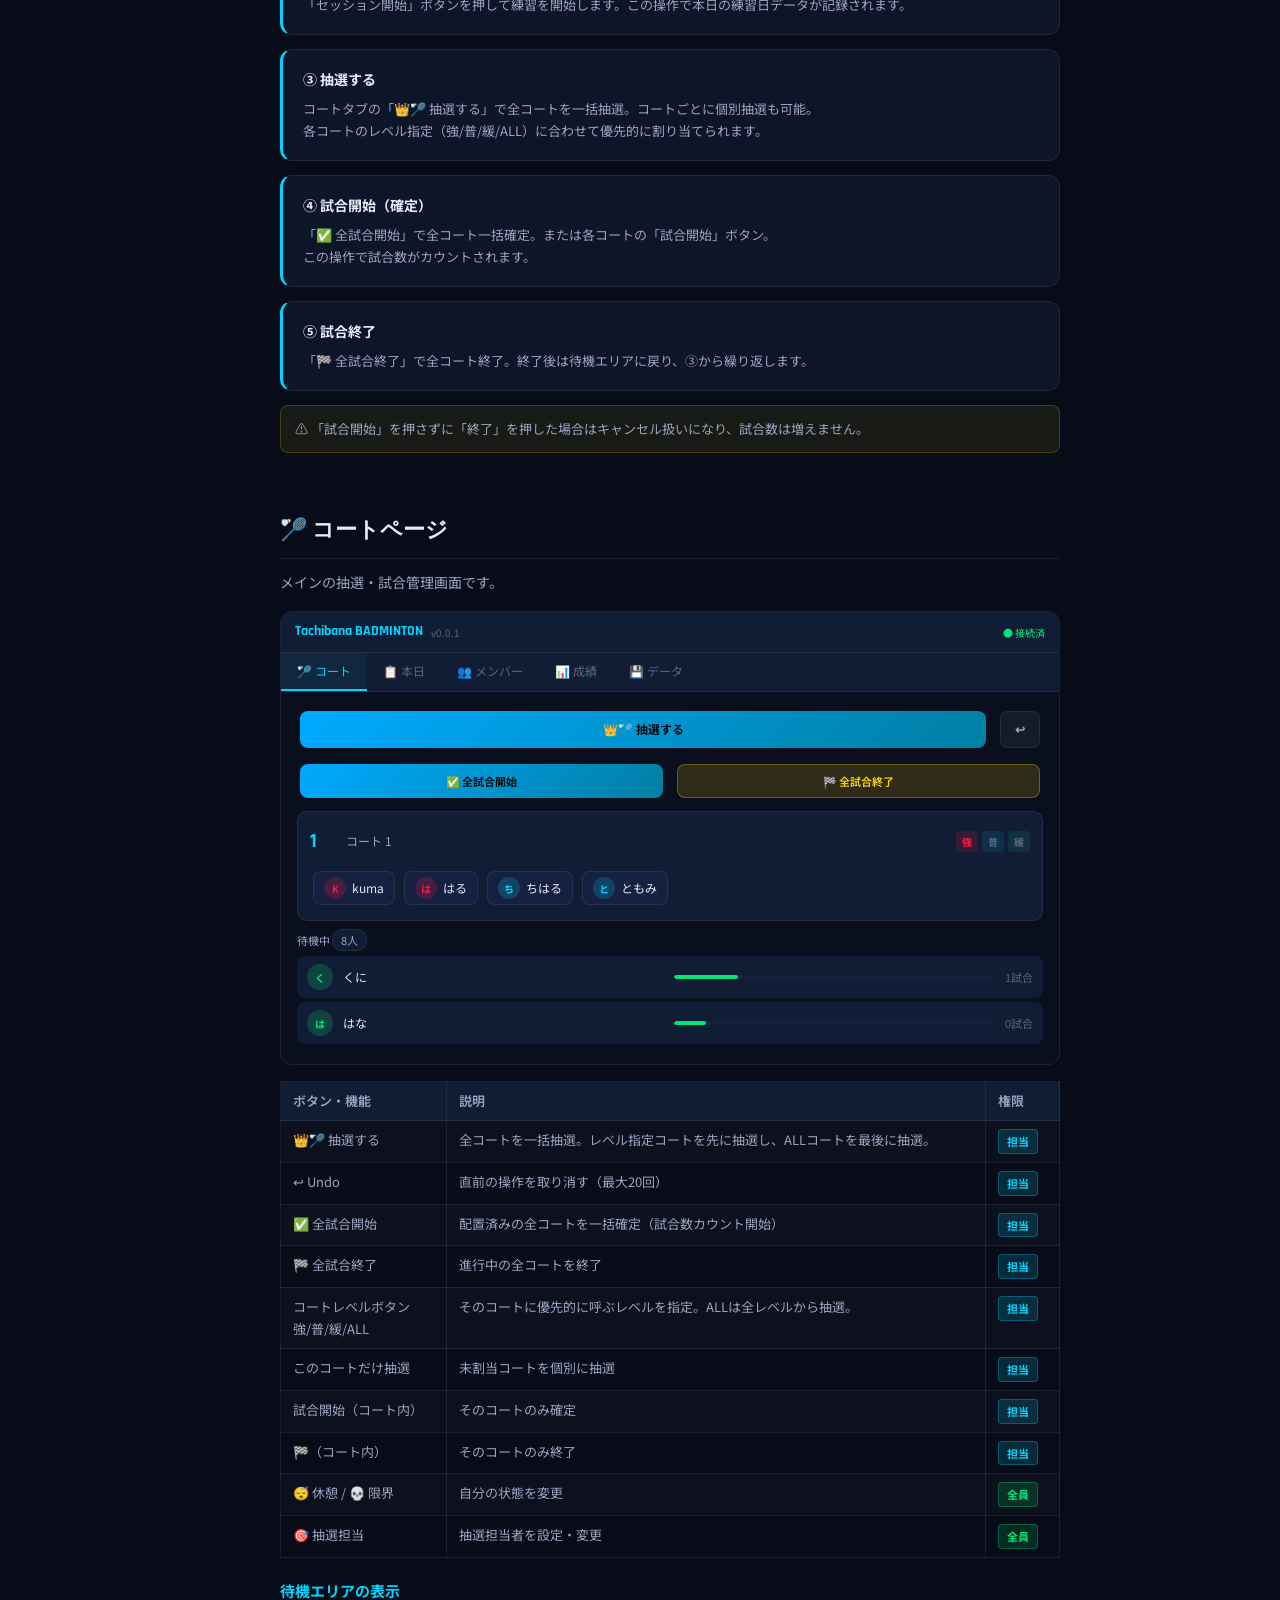
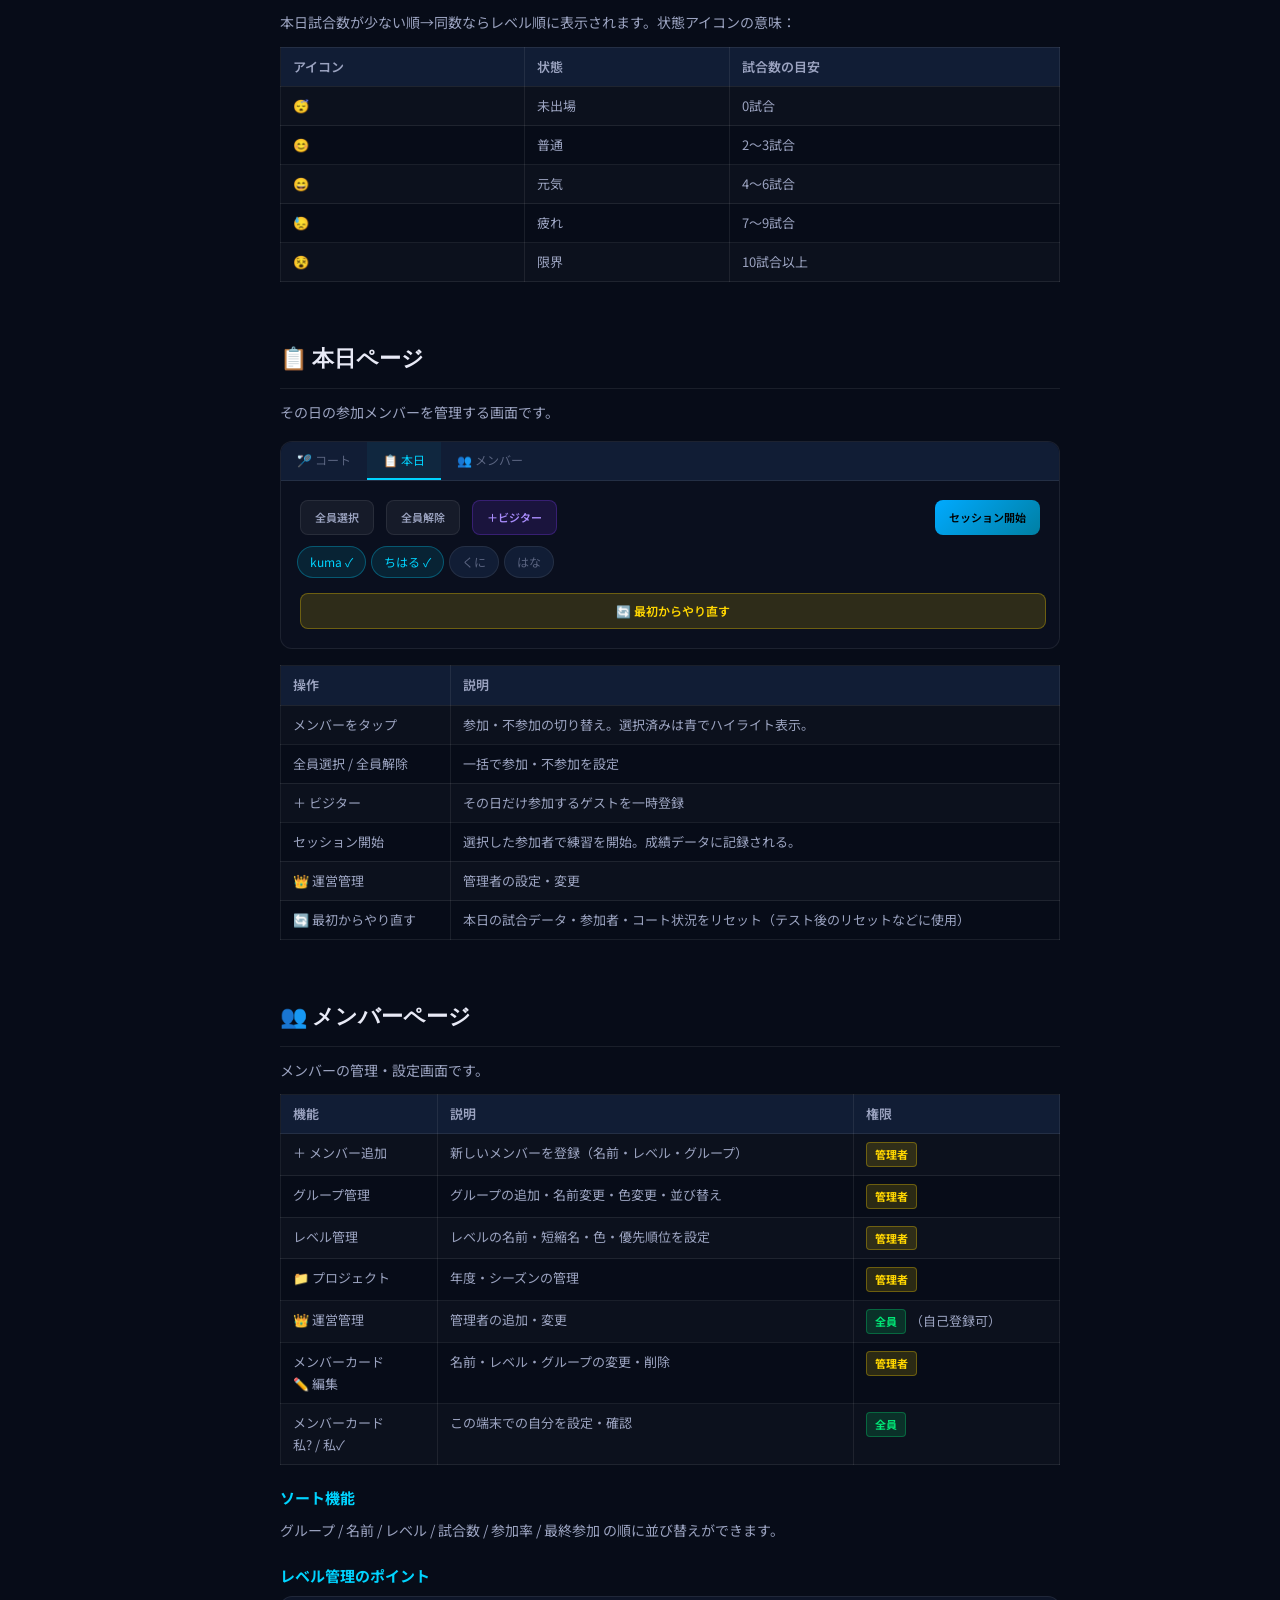
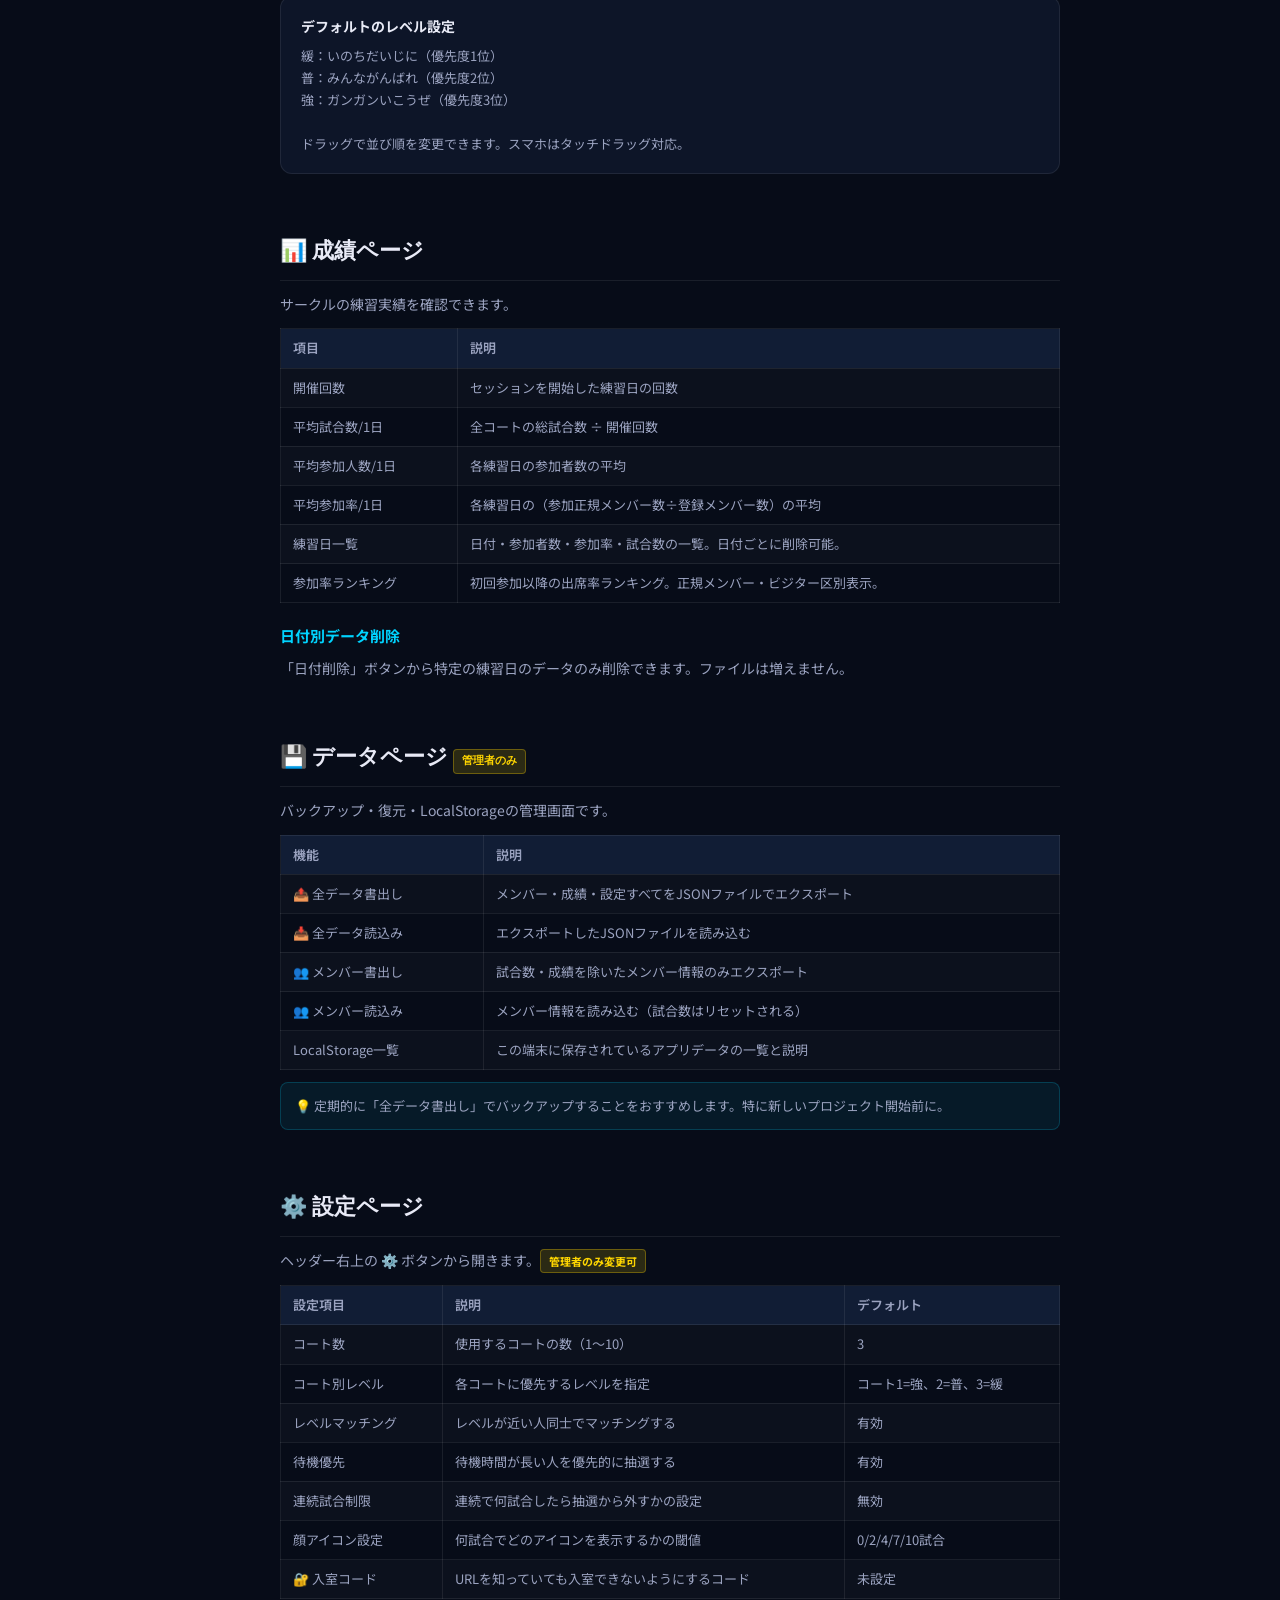
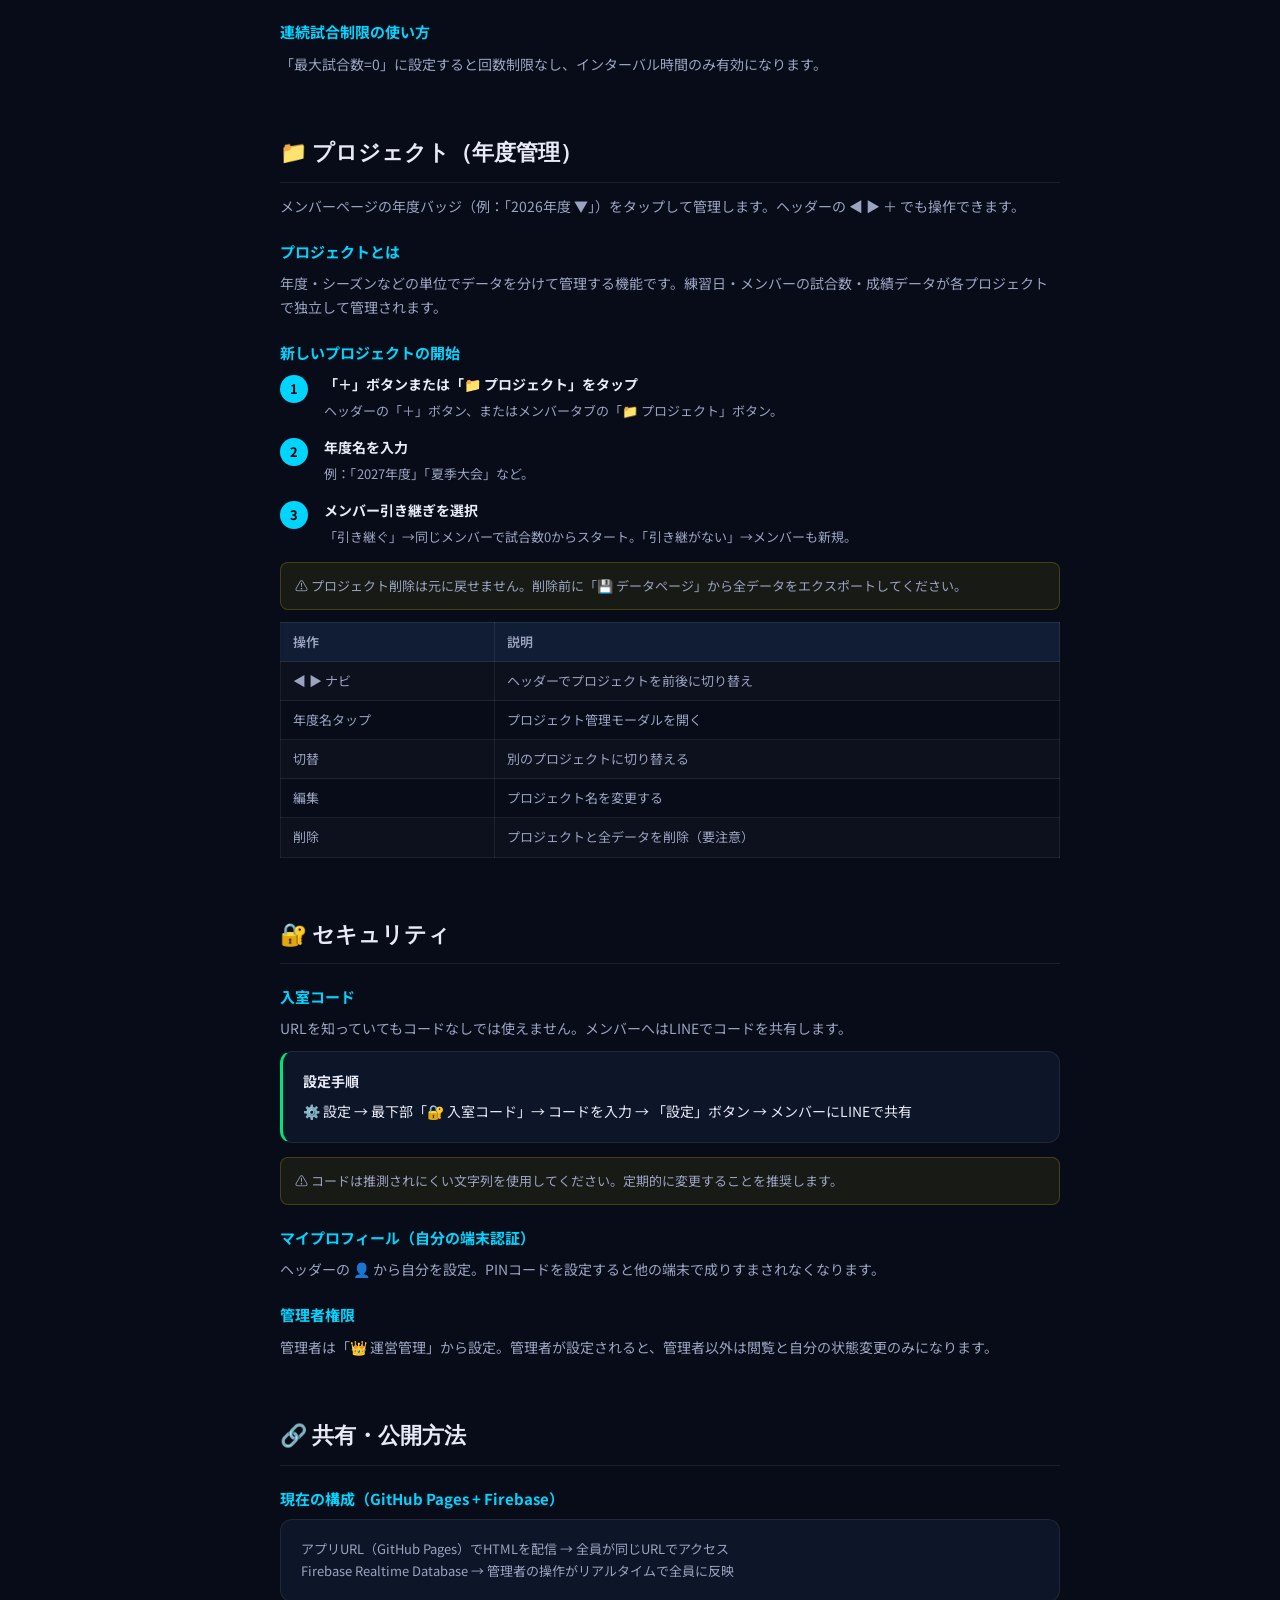
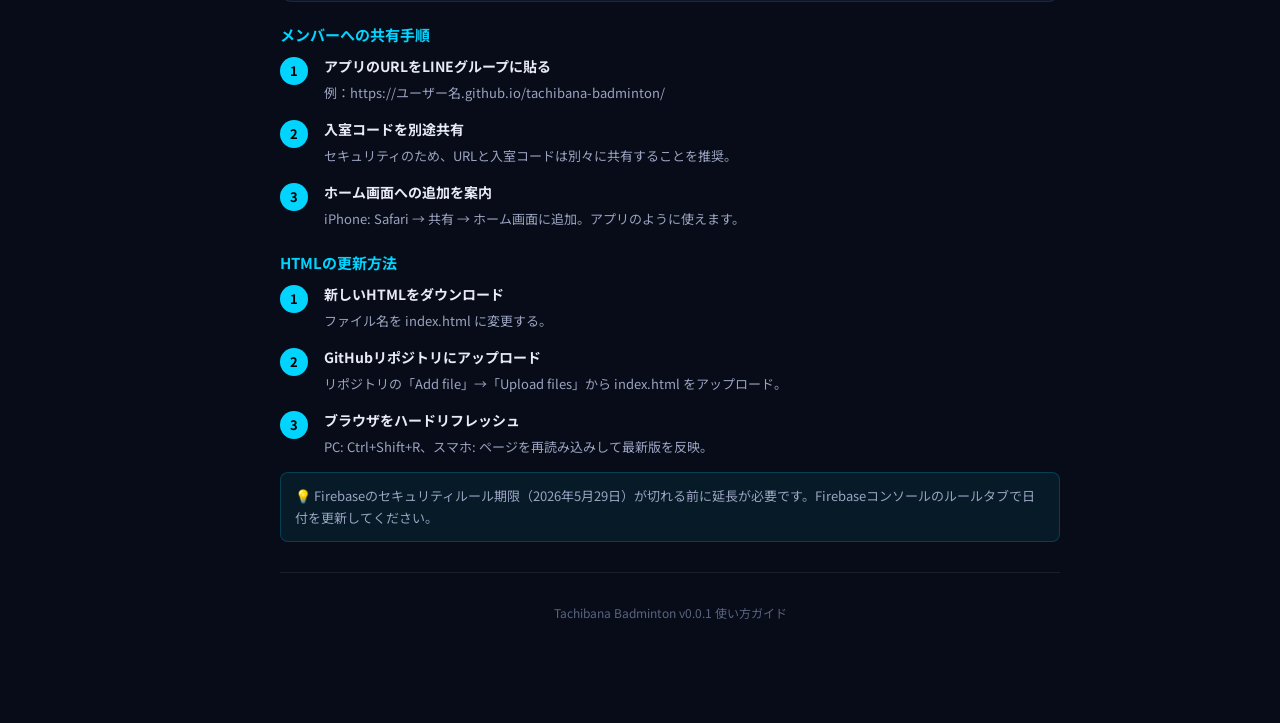
==== commit 626ed3af: "リンクを追加" ====
--- a/manual.html
+++ b/manual.html
@@ -94,8 +94,18 @@
 <body>
 
 <!-- SIDEBAR -->
+<div style="display:none;position:fixed;top:0;left:0;right:0;z-index:200;background:var(--bg2);border-bottom:1px solid var(--border);padding:10px 16px" id="mobile-topbar">
+  <a href="index.html" style="color:var(--accent);text-decoration:none;font-size:13px;font-weight:600">← アプリに戻る</a>
+  <span style="margin-left:12px;color:var(--text3);font-size:12px">Tachibana Badminton 使い方ガイド</span>
+</div>
+<style>@media(max-width:768px){#mobile-topbar{display:flex!important;align-items:center;} .main{padding-top:52px!important;}}</style>
 <nav class="sidebar">
-  <div class="sidebar-logo">
+  <div style="padding:10px 20px 0">
+    <a href="index.html" style="display:flex;align-items:center;gap:6px;background:rgba(0,212,255,.1);border:1px solid rgba(0,212,255,.3);border-radius:8px;padding:8px 12px;text-decoration:none;color:var(--accent);font-size:12px;font-weight:600">
+      ← アプリに戻る
+    </a>
+  </div>
+  <div class="sidebar-logo" style="margin-top:10px">
     <div class="title">Tachibana BADMINTON</div>
     <div class="ver">v0.0.1 使い方ガイド</div>
   </div>
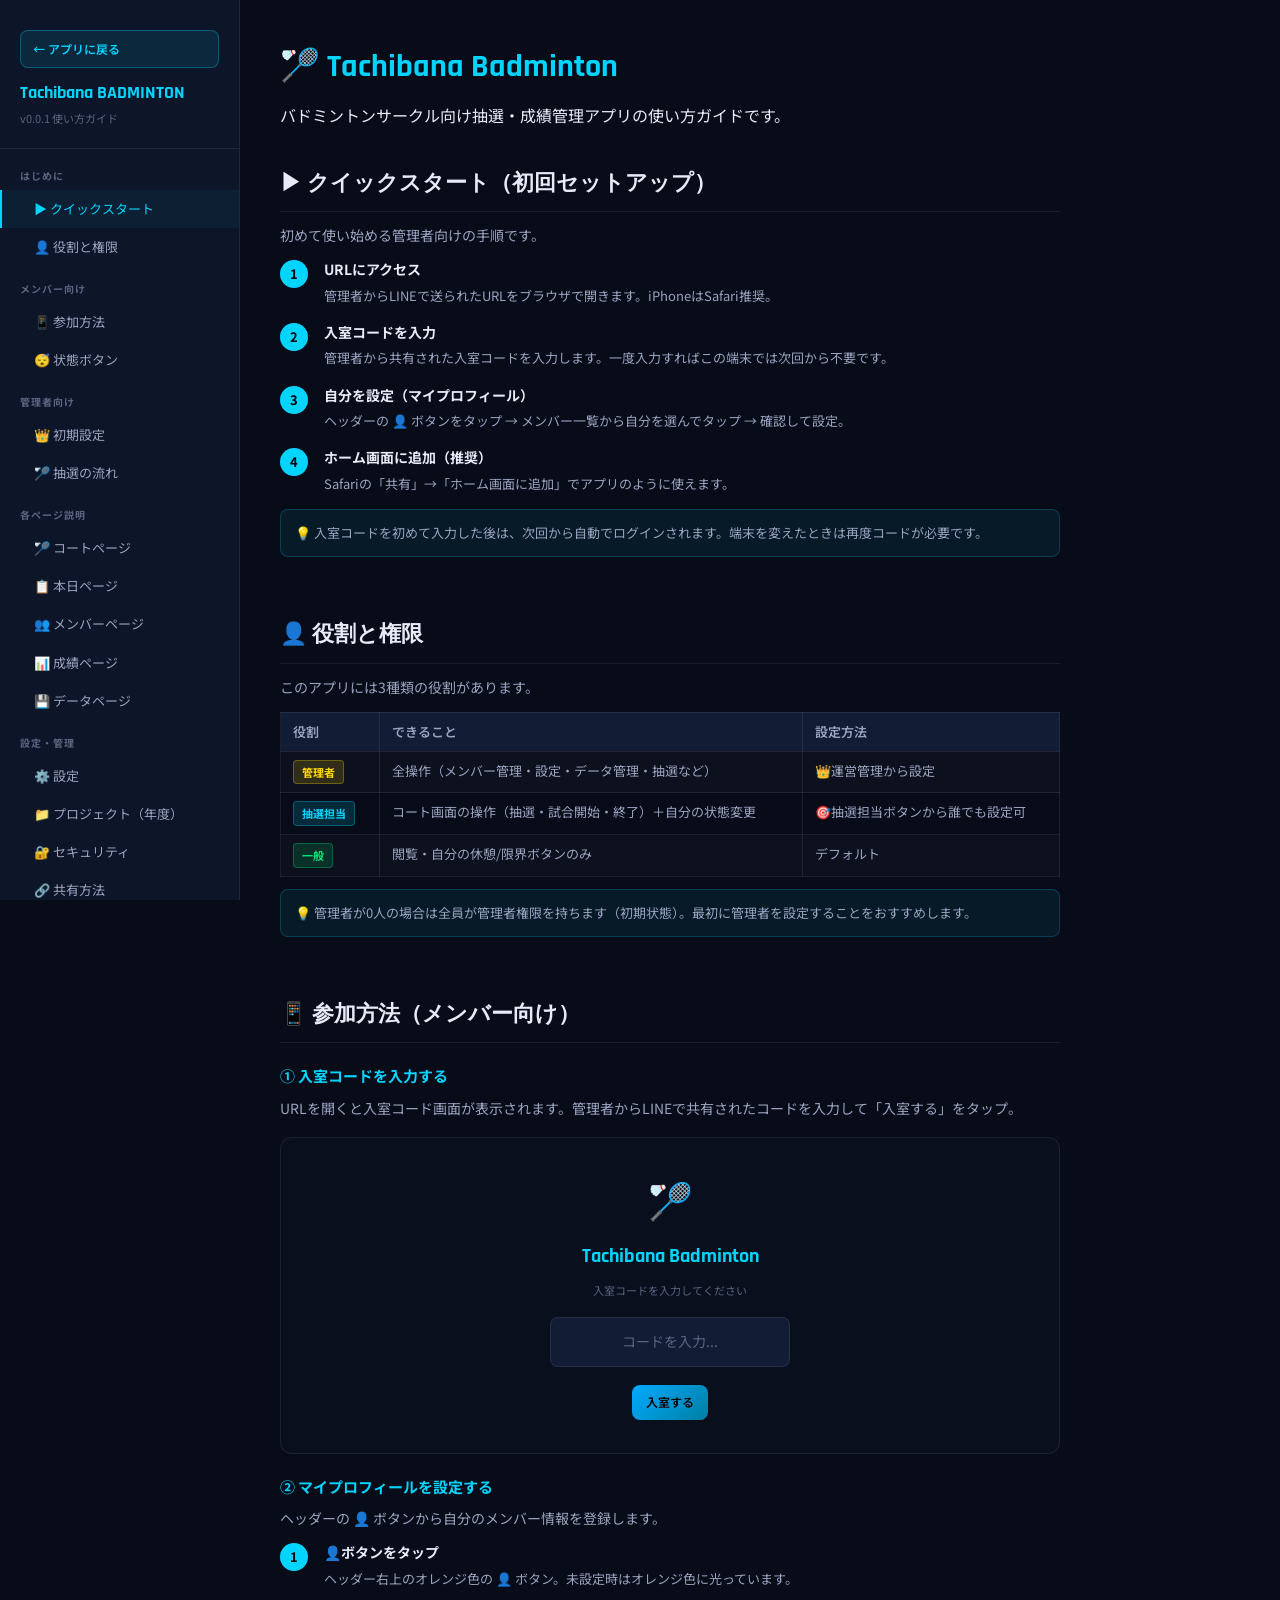
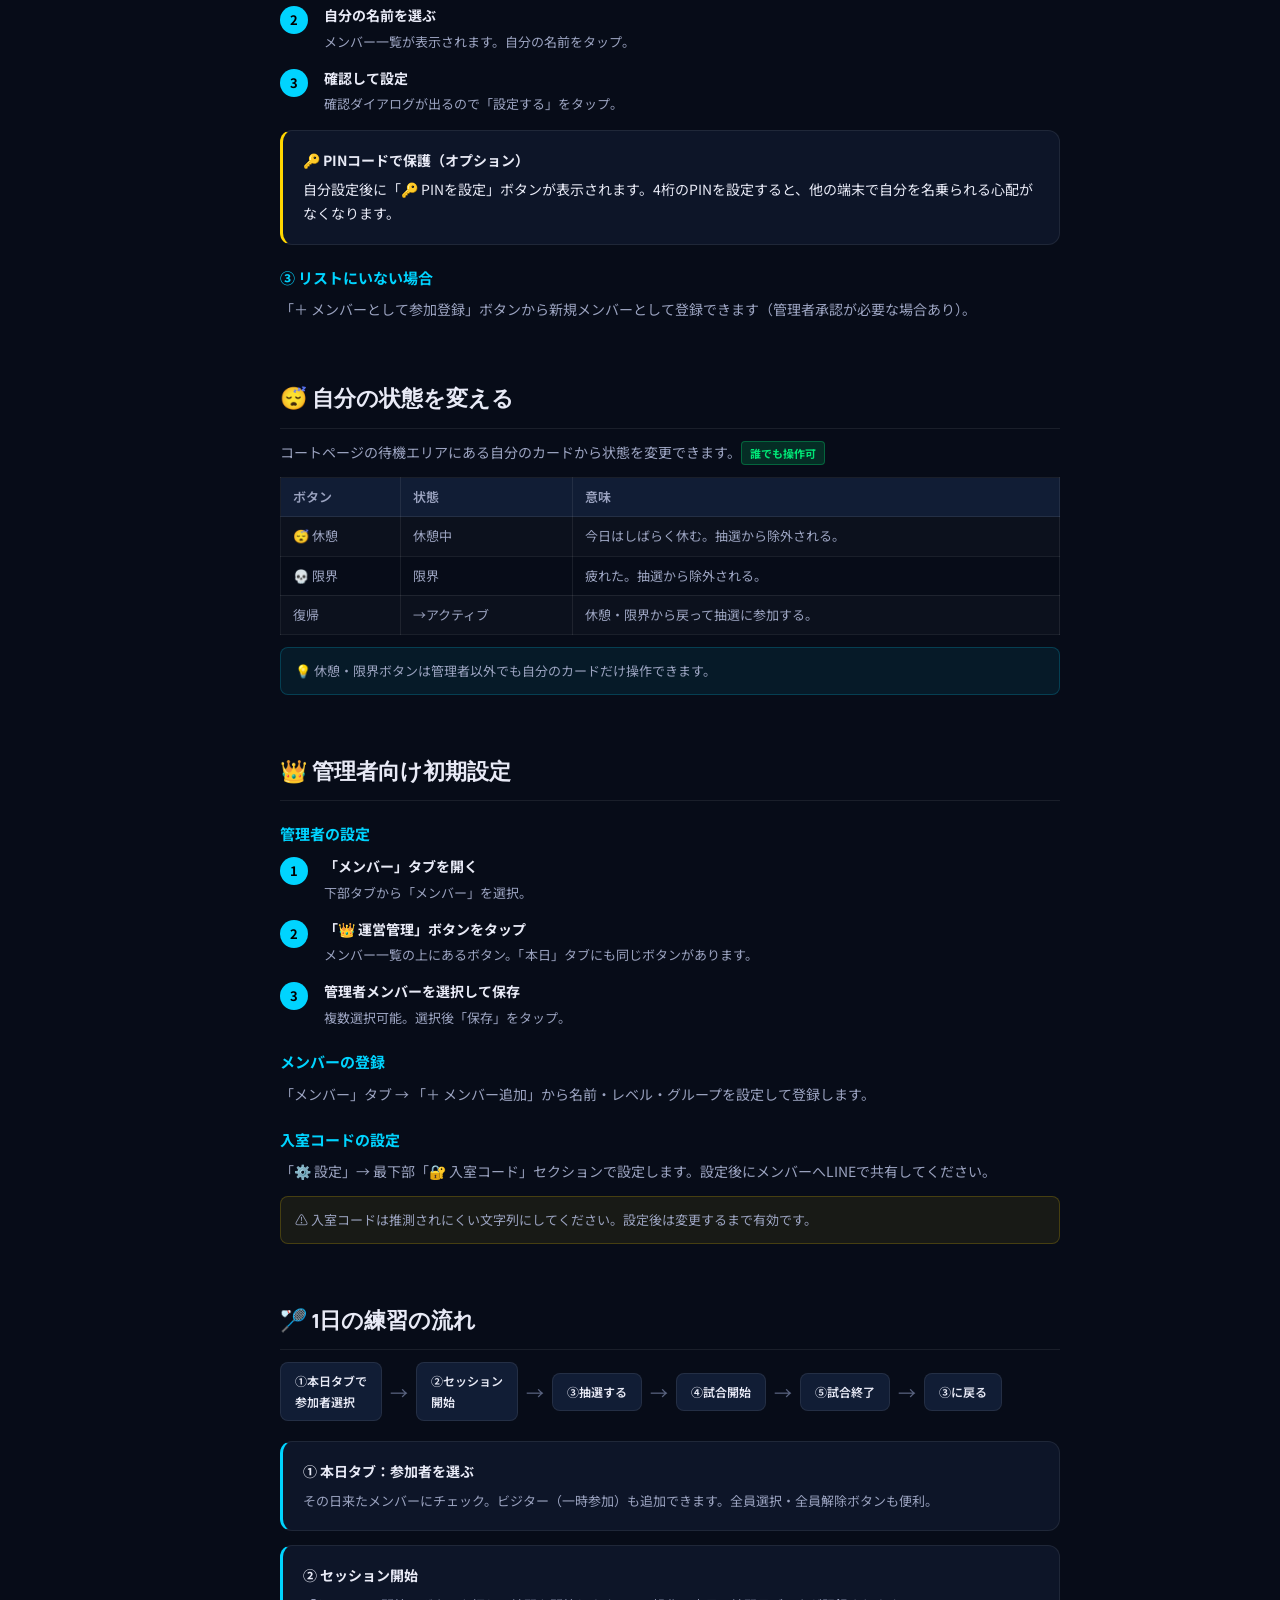
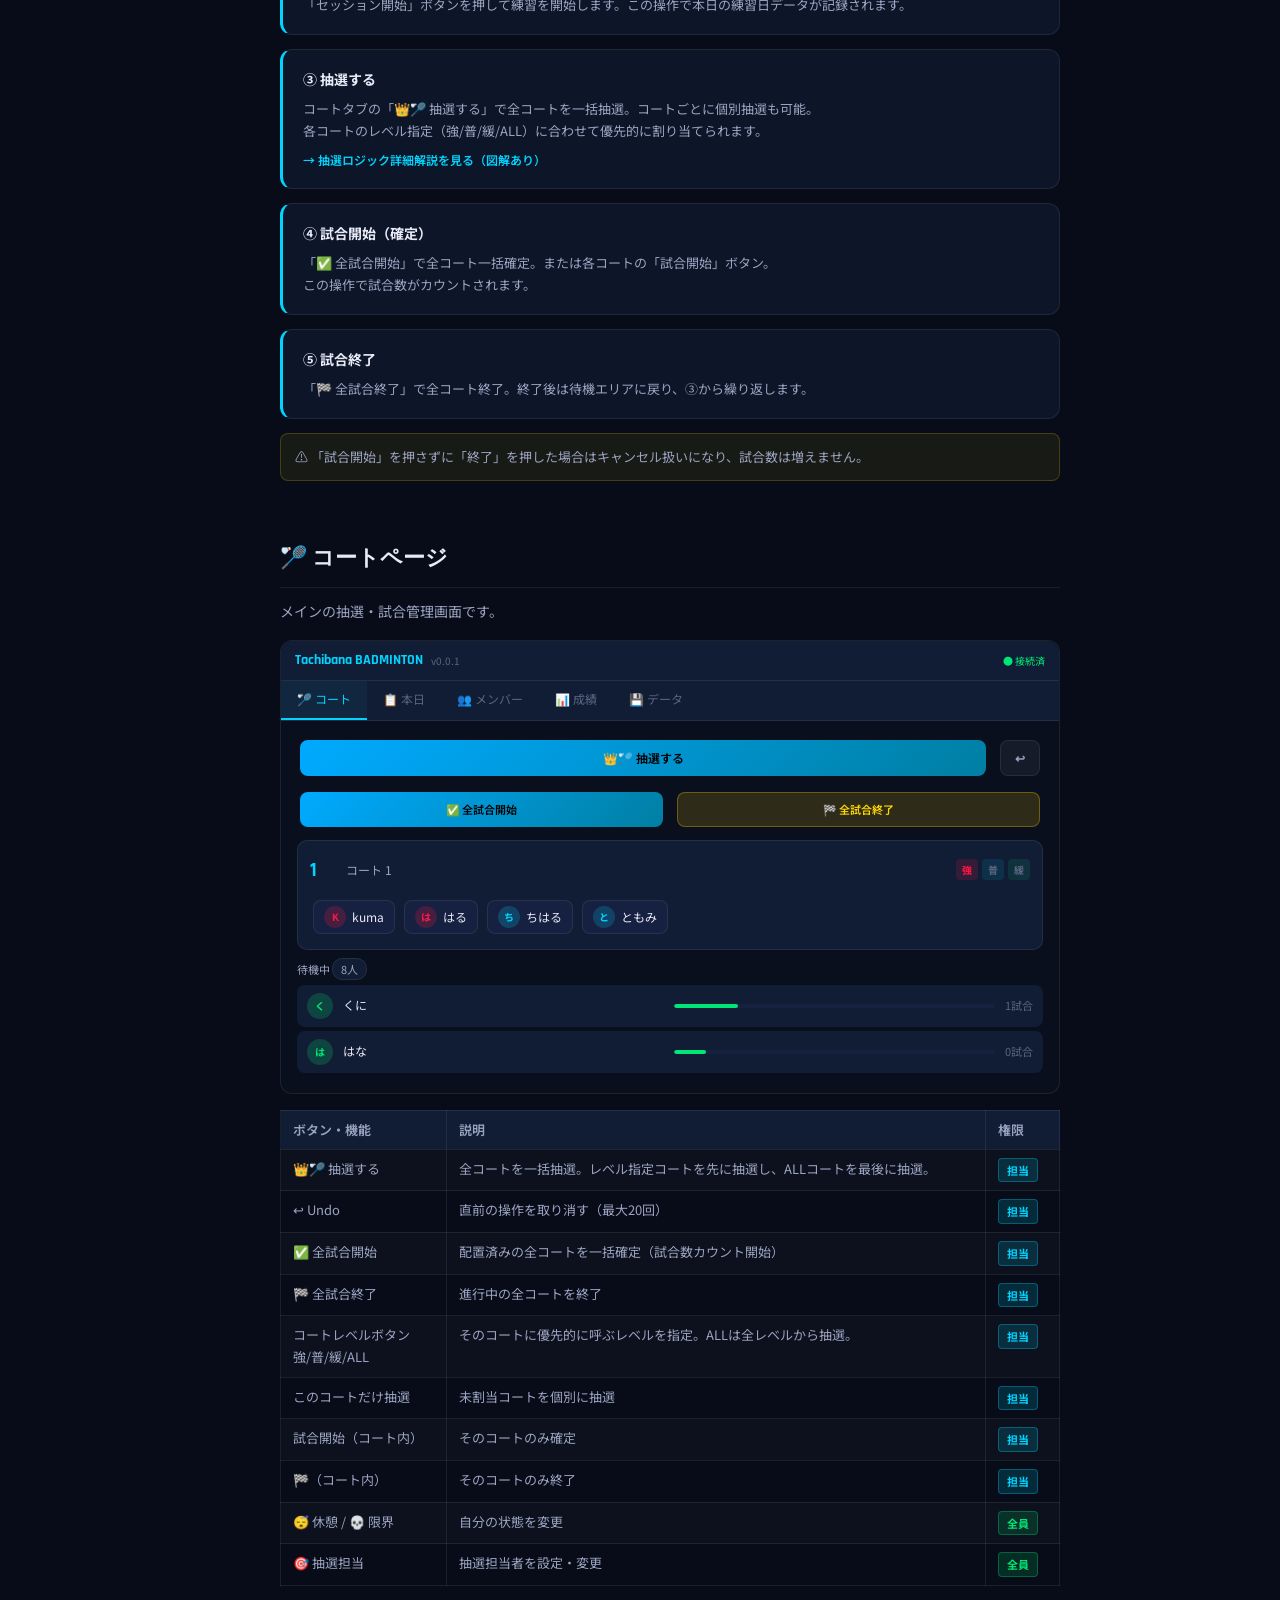
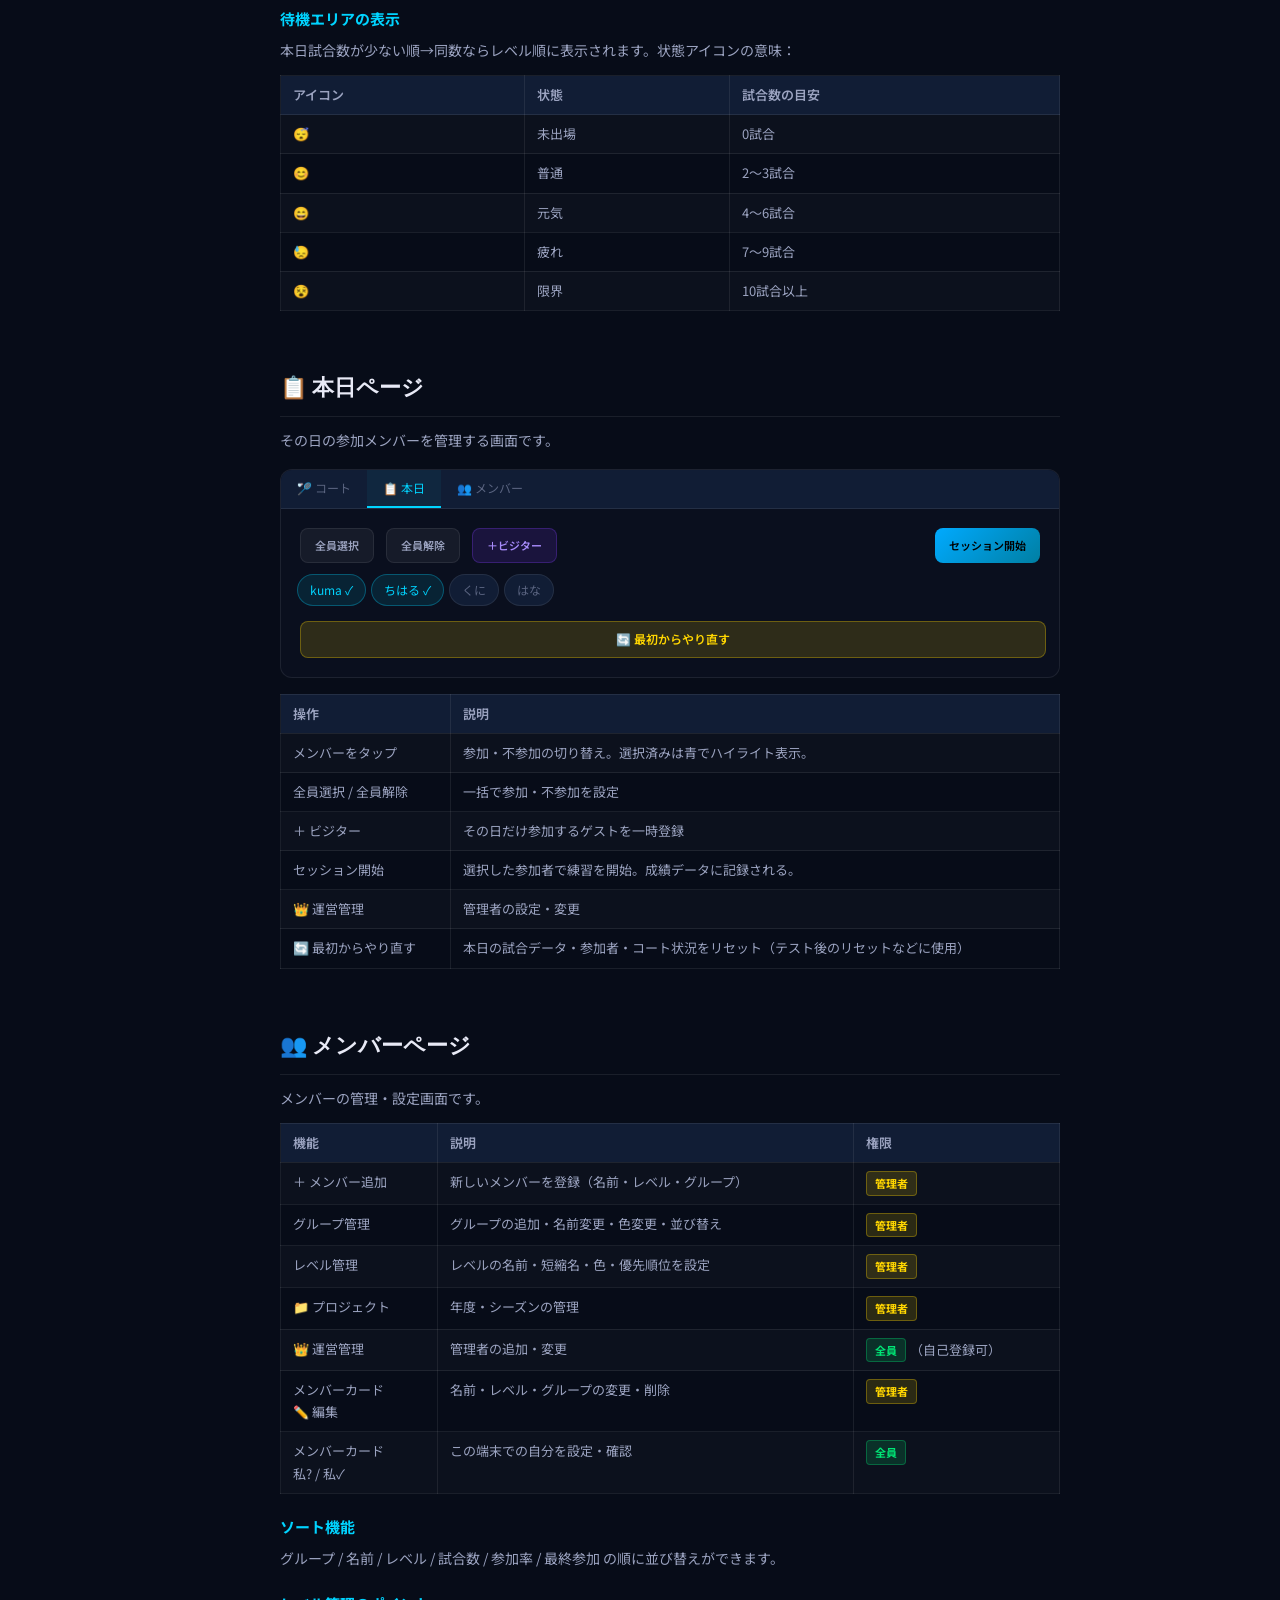
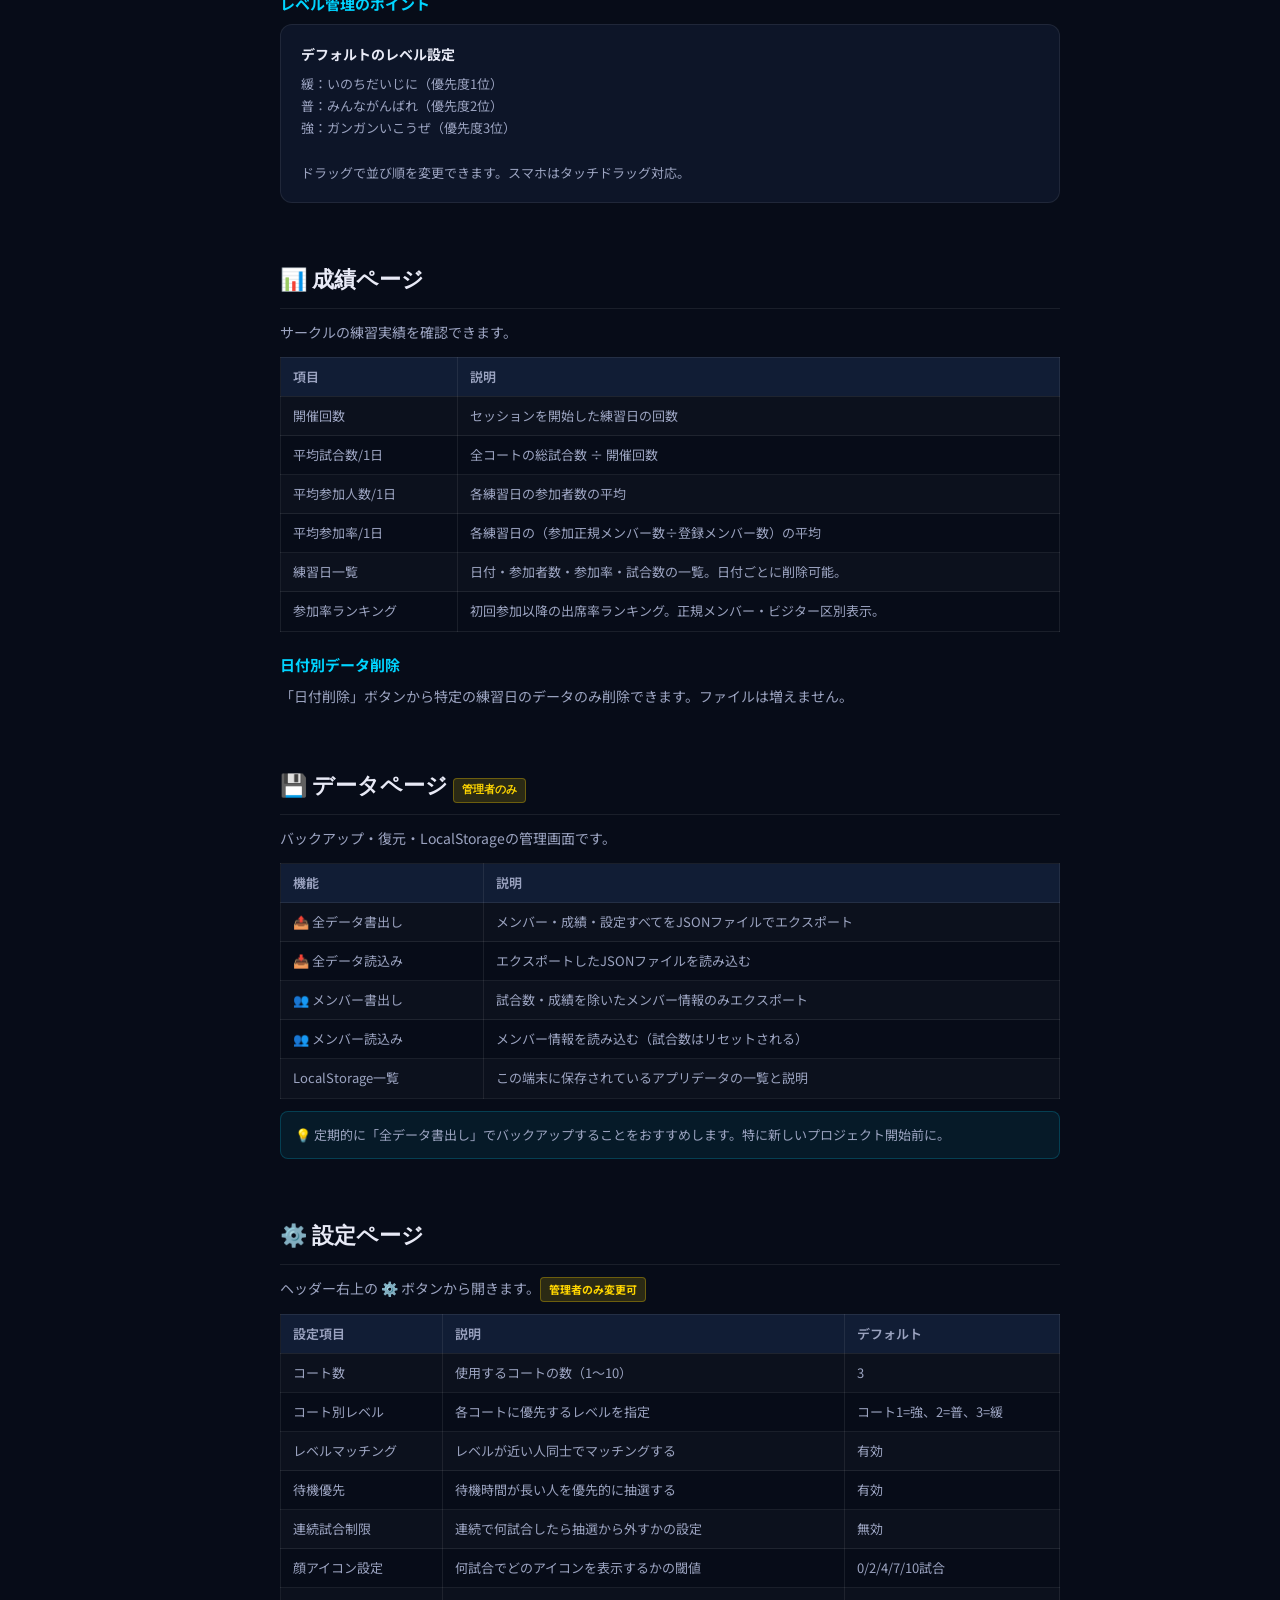
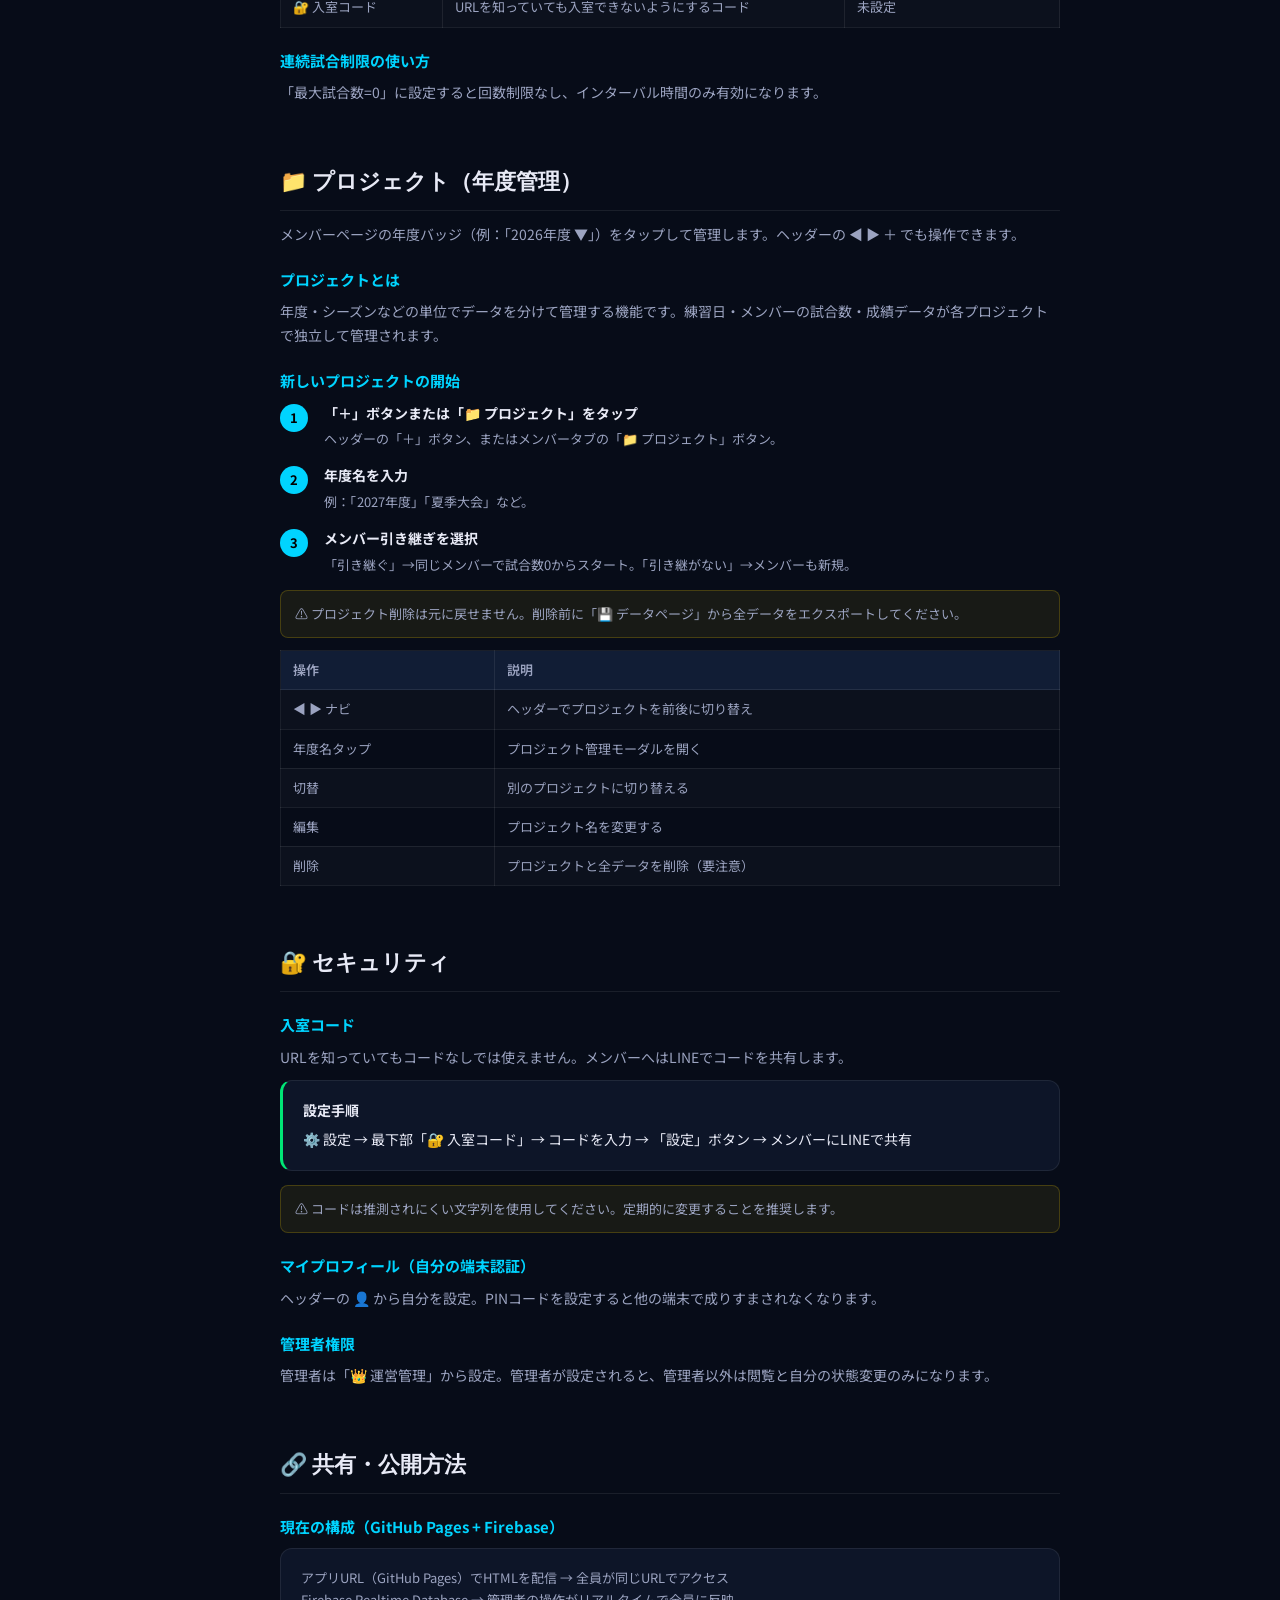
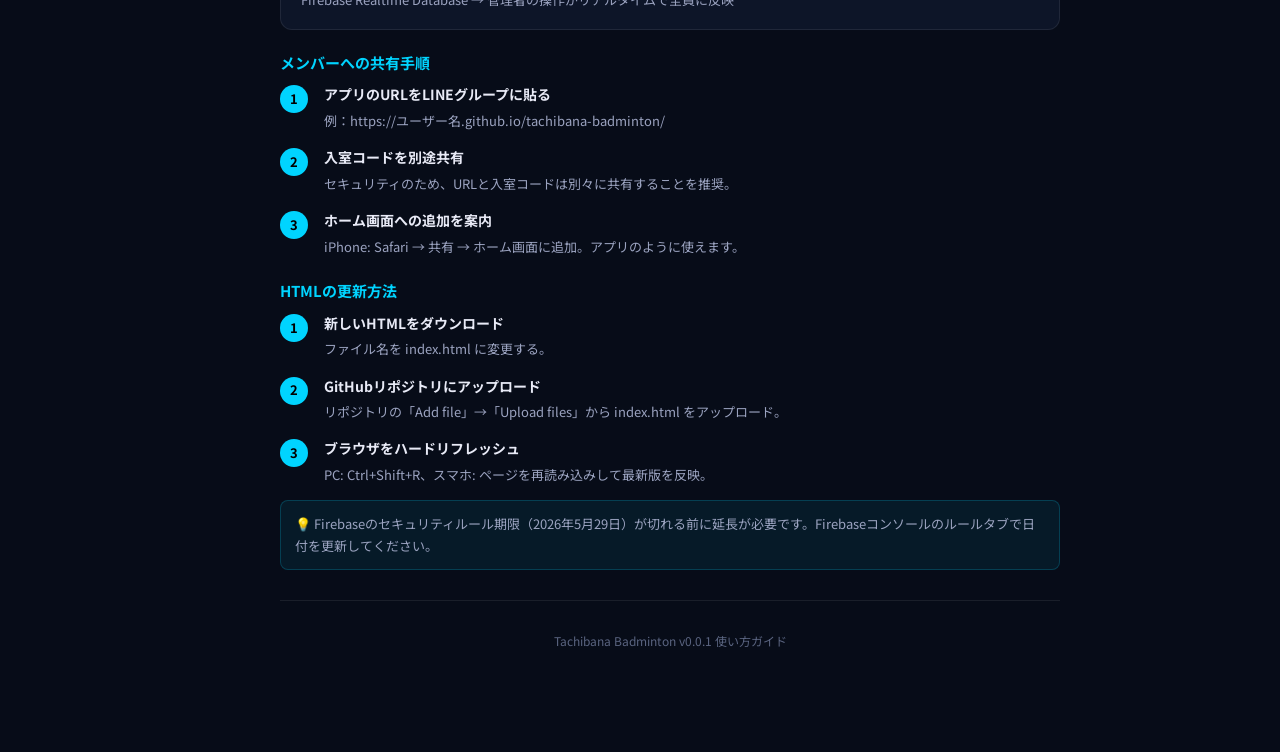
==== commit b1c0673b: "抽選ロジック説明" ====
--- a/manual.html
+++ b/manual.html
@@ -264,6 +264,7 @@
   <div class="card-title">③ 抽選する</div>
   <p style="margin:0;font-size:13px;color:var(--text2)">コートタブの「👑🏸 抽選する」で全コートを一括抽選。コートごとに個別抽選も可能。<br>
   各コートのレベル指定（強/普/緩/ALL）に合わせて優先的に割り当てられます。</p>
+  <p style="margin:8px 0 0;font-size:12px"><a href="drawing-logic.html" style="color:var(--accent);text-decoration:none;font-weight:600">→ 抽選ロジック詳細解説を見る（図解あり）</a></p>
 </div>
 <div class="card accent">
   <div class="card-title">④ 試合開始（確定）</div>
